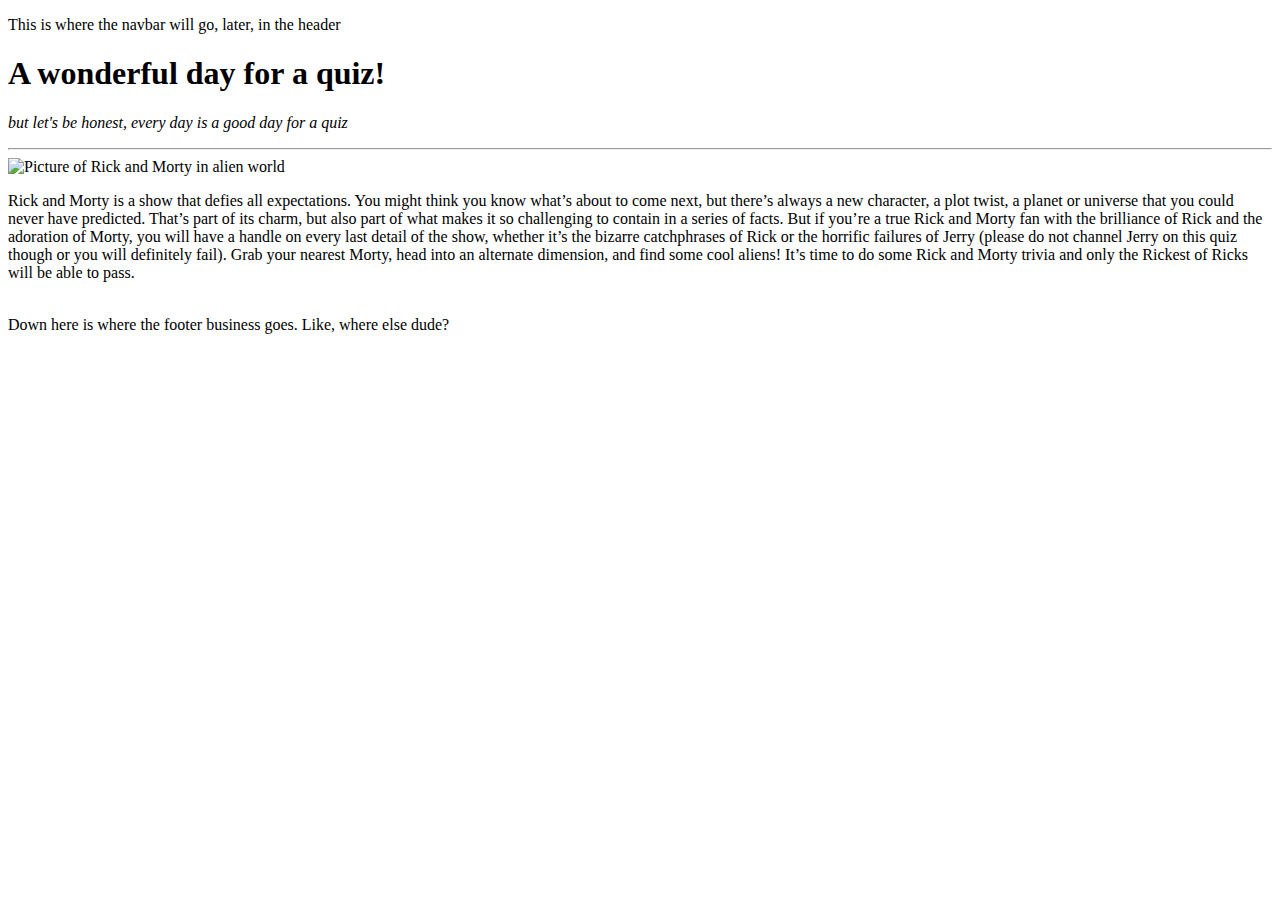
==== index.html @ fd51b6ca "Add favicon file" ====
<!DOCTYPE html>
<html>
    <head>
        <title>Rick&MortyQuiz</title>
        <meta charset="utf-8">
        <meta name="description" content="Prove your are a fan of Rick & Morty">
        <meta name="title" content="Rick&MortyQuiz">
        <meta name="image" content="https://www.magiquiz.com/wp-content/uploads/2018/08/Rick-and-Morty-Trivia_LEAD-1024x535.jpg.webp">
        <meta name="viewport" content="width=device-width, initial-scale=1">
        <meta property="og:title" content="Rick & Morty Quiz">
        <meta property="og:image" content="https://www.magiquiz.com/wp-content/uploads/2018/08/Rick-and-Morty-Trivia_LEAD-1024x535.jpg.webp">
        <link rel="stylesheet" href="">
        <link rel="icon" href="rick_favicon.ico">
    </head>
    <body>
        <header>
            <p>This is where the navbar will go, later, in the header</p>
        </header>
        <main>
            <h1>A wonderful day for a quiz!</h1>
            <p><em>but let's be honest, every day is a good day for a quiz</em></p>
          <hr>
            <section>
                <img src="https://www.magiquiz.com/wp-content/uploads/2018/08/Rick-and-Morty-Trivia_LEAD-1024x535.jpg.webp"
                    alt="Picture of Rick and Morty in alien world">
                    <article>
                        <p>Rick and Morty is a show that defies all expectations. You might think you know what’s about to come next, but there’s
                    always a new character, a plot twist, a planet or universe that you could never have predicted.
                    
                    That’s part of its charm, but also part of what makes it so challenging to contain in a series of facts. But if you’re a
                    true Rick and Morty fan with the brilliance of Rick and the adoration of Morty, you will have a handle on every last
                    detail of the show, whether it’s the bizarre catchphrases of Rick or the horrific failures of Jerry (please do not
                    channel Jerry on this quiz though or you will definitely fail).
                    
                    Grab your nearest Morty, head into an alternate dimension, and find some cool aliens! It’s time to do some Rick and
                    Morty trivia and only the Rickest of Ricks will be able to pass.</p>
                    </article>
            </section>


        </main>
        <br>
        <footer>Down here is where the footer business goes. Like, where else dude?</footer>
       
        <!--[if lt IE 7]>
            <p class="browsehappy">You are using an <strong>outdated</strong> browser. Please <a href="#">upgrade your browser</a> to improve your experience.</p>
        <![endif]-->
        
        <script src="" async defer></script>
    </body>
</html>
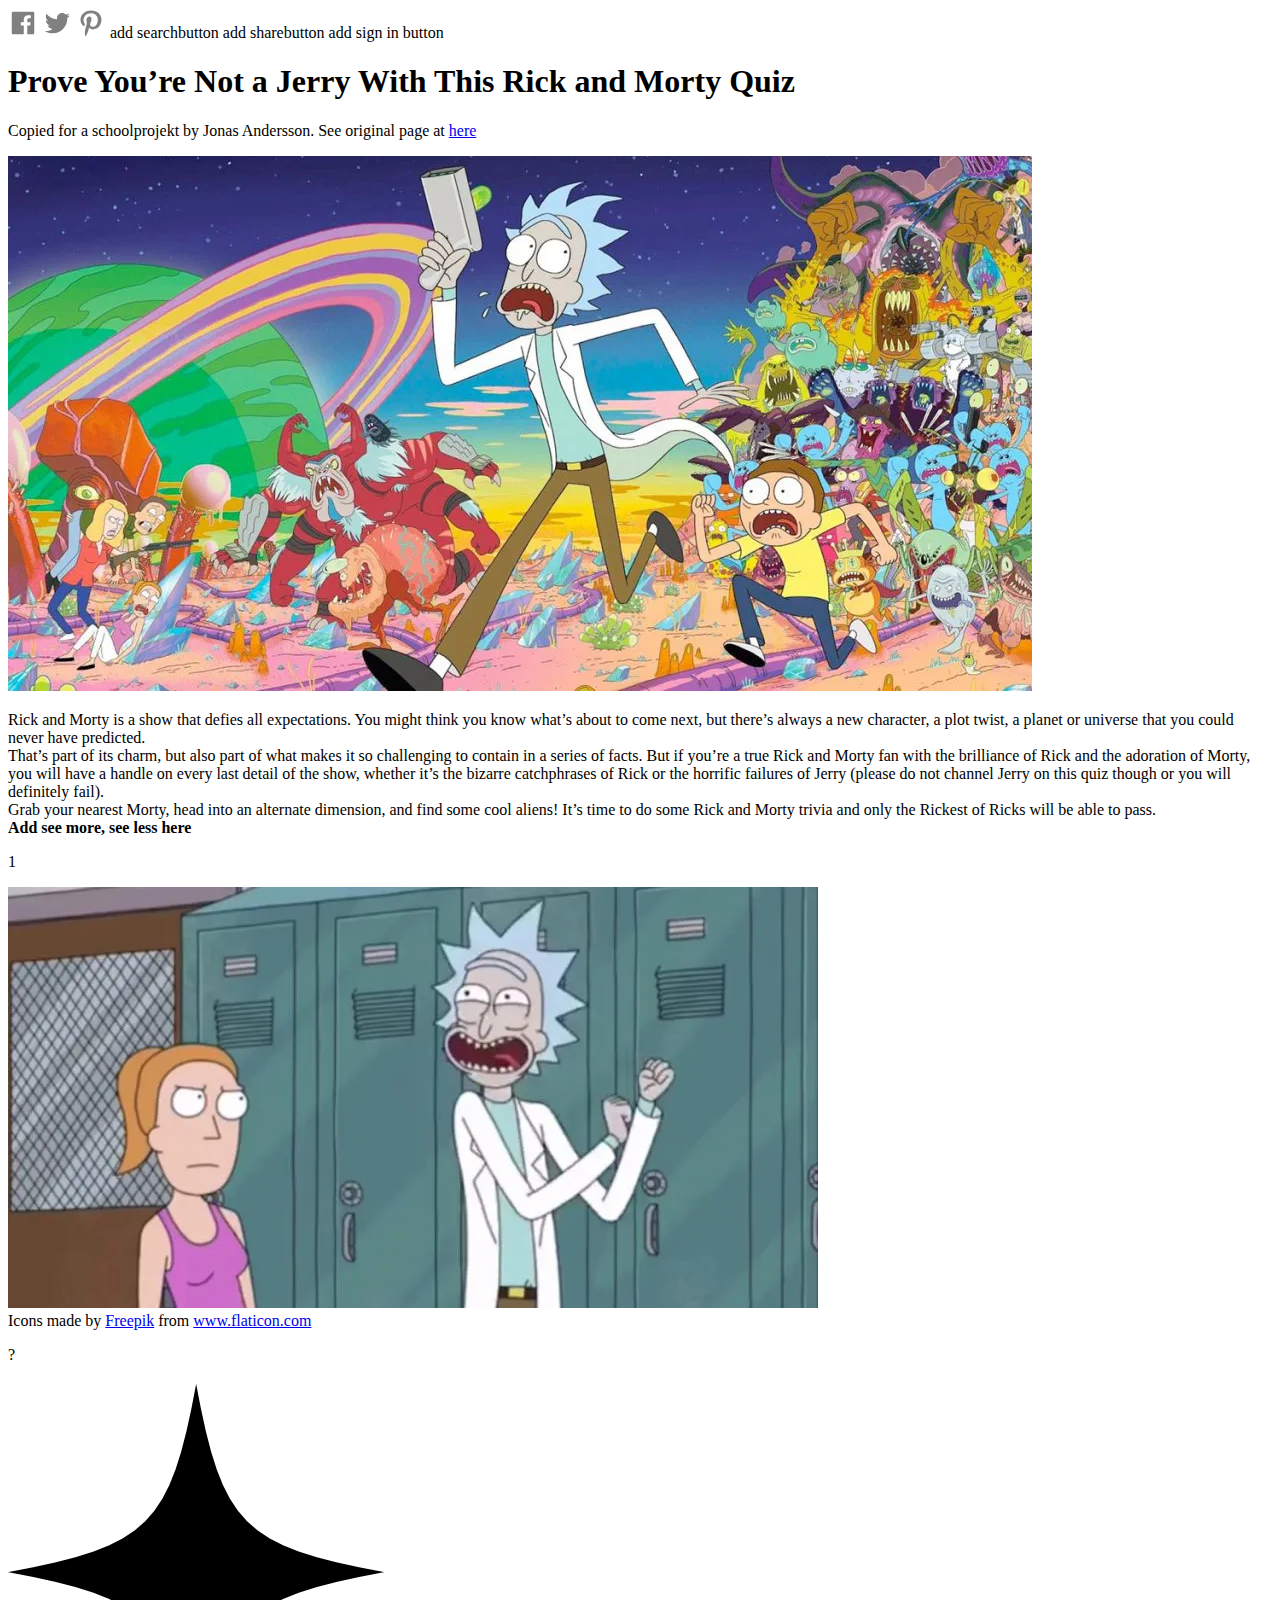
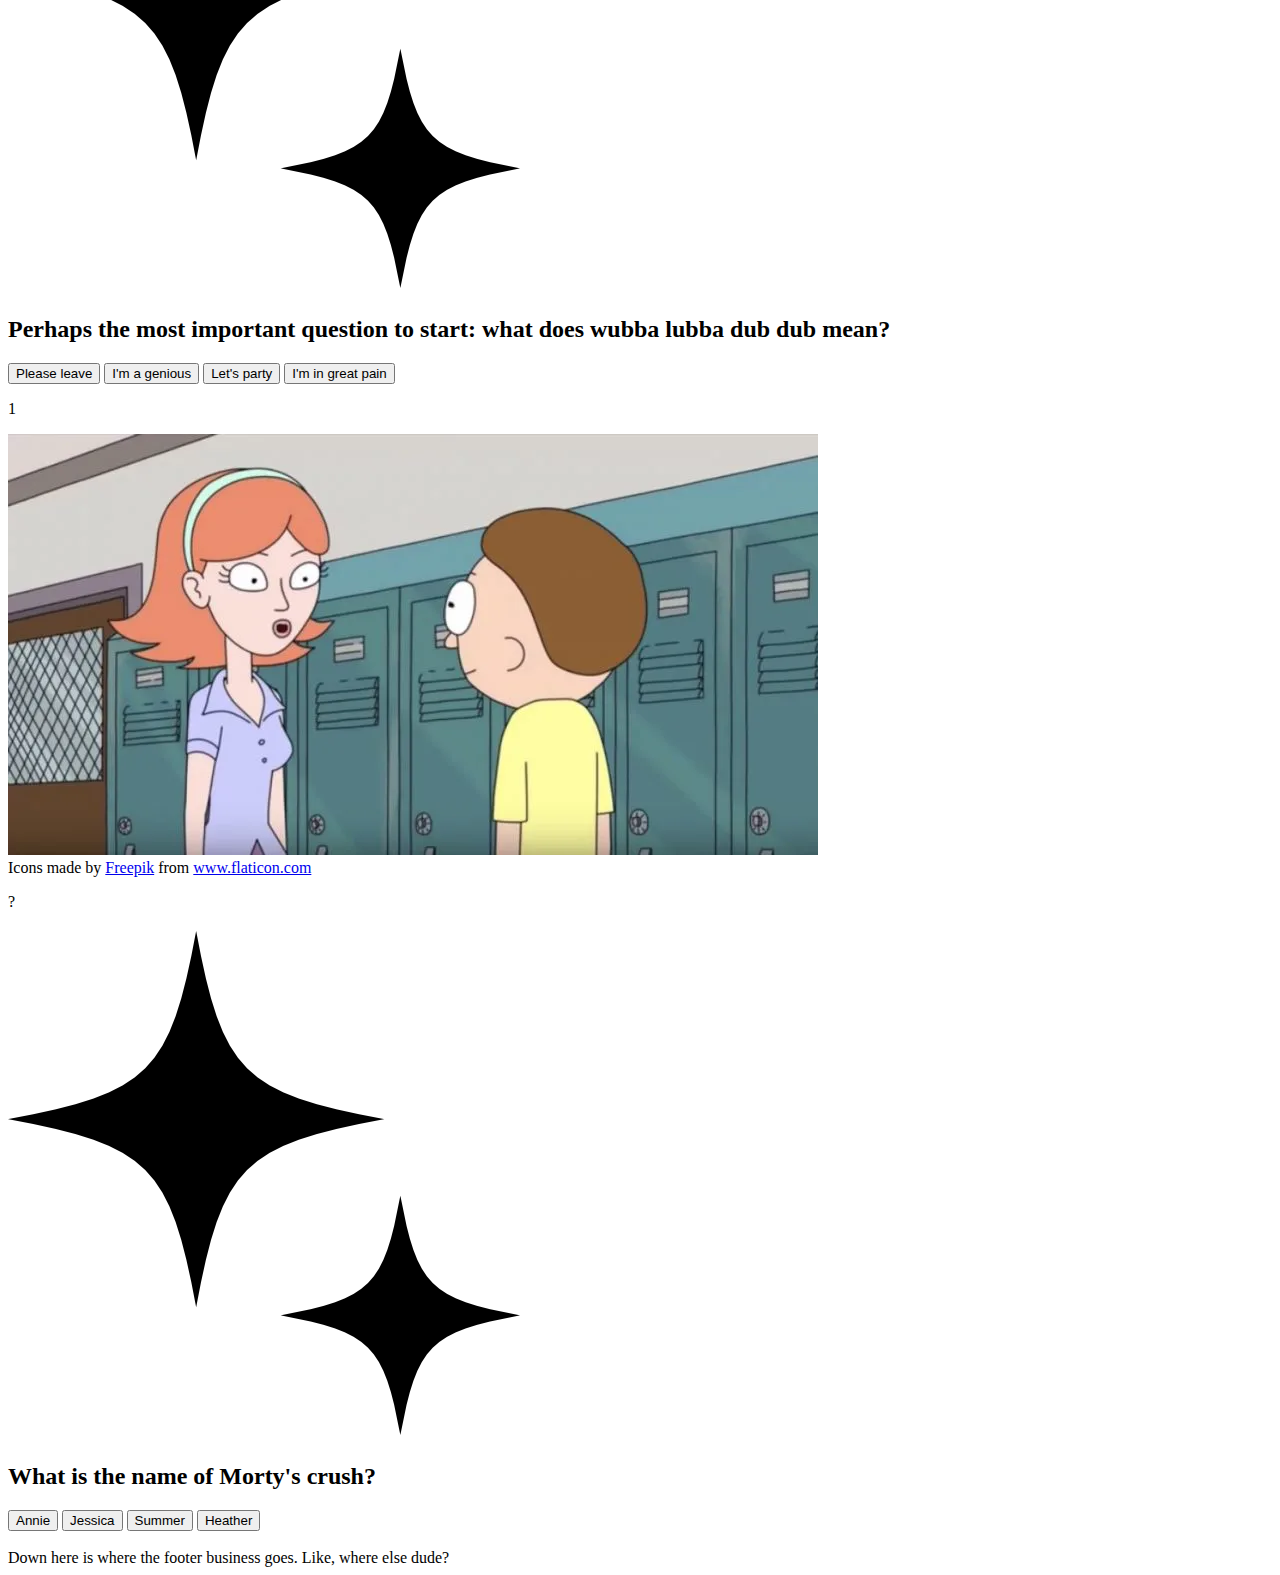
==== commit 2939318b: "Add logo with links in header Add notes on things missing in header Add pictures for questions Add b" ====
--- a/index.html
+++ b/index.html
@@ -1,51 +1,116 @@
 <!DOCTYPE html>
 <html>
-    <head>
-        <title>Rick&MortyQuiz</title>
-        <meta charset="utf-8">
-        <meta name="description" content="Prove your are a fan of Rick & Morty">
-        <meta name="title" content="Rick&MortyQuiz">
-        <meta name="image" content="https://www.magiquiz.com/wp-content/uploads/2018/08/Rick-and-Morty-Trivia_LEAD-1024x535.jpg.webp">
-        <meta name="viewport" content="width=device-width, initial-scale=1">
-        <meta property="og:title" content="Rick & Morty Quiz">
-        <meta property="og:image" content="https://www.magiquiz.com/wp-content/uploads/2018/08/Rick-and-Morty-Trivia_LEAD-1024x535.jpg.webp">
-        <link rel="stylesheet" href="">
-        <link rel="icon" href="rick_favicon.ico">
-    </head>
-    <body>
-        <header>
-            <p>This is where the navbar will go, later, in the header</p>
-        </header>
-        <main>
-            <h1>A wonderful day for a quiz!</h1>
-            <p><em>but let's be honest, every day is a good day for a quiz</em></p>
-          <hr>
-            <section>
-                <img src="https://www.magiquiz.com/wp-content/uploads/2018/08/Rick-and-Morty-Trivia_LEAD-1024x535.jpg.webp"
-                    alt="Picture of Rick and Morty in alien world">
-                    <article>
-                        <p>Rick and Morty is a show that defies all expectations. You might think you know what’s about to come next, but there’s
-                    always a new character, a plot twist, a planet or universe that you could never have predicted.
-                    
-                    That’s part of its charm, but also part of what makes it so challenging to contain in a series of facts. But if you’re a
-                    true Rick and Morty fan with the brilliance of Rick and the adoration of Morty, you will have a handle on every last
-                    detail of the show, whether it’s the bizarre catchphrases of Rick or the horrific failures of Jerry (please do not
-                    channel Jerry on this quiz though or you will definitely fail).
-                    
-                    Grab your nearest Morty, head into an alternate dimension, and find some cool aliens! It’s time to do some Rick and
-                    Morty trivia and only the Rickest of Ricks will be able to pass.</p>
-                    </article>
-            </section>
+  <head>
+    <title>Rick&MortyQuiz</title>
+    <meta charset="utf-8" />
+    <meta name="description" content="Prove your are a fan of Rick & Morty" />
+    <meta name="title" content="Rick&MortyQuiz" />
+    <meta name="image" content="https://www.magiquiz.com/wp-content/uploads/2018/08/Rick-and-Morty-Trivia_LEAD-1024x535.jpg.webp"/>
+    <meta name="viewport" content="width=device-width, initial-scale=1" />
+    <meta property="og:title" content="Rick & Morty Quiz" />
+    <meta property="og:image" content="https://www.magiquiz.com/wp-content/uploads/2018/08/Rick-and-Morty-Trivia_LEAD-1024x535.jpg.webp"/>
+    <link rel="stylesheet" href="styles.css" />
+    <link rel="icon" href="rick_favicon.ico" />
+  </head>
+  <body>
+    <header>
+      <a href="https://www.facebook.com/" target="_blank" rel="noopener noreferrer"><img src="quizImages/facebook.svg" alt="facebooklogo"/></a>
+      <a href="https://www.twitter.com/" target="_blank" rel="noopener noreferrer"><img src="quizImages/twitter.svg" alt="facebooklogo"/></a>
+      <a href="https://www.pinterest.se/" target="_blank" rel="noopener noreferrer"><img src="quizImages/pinterest.svg" alt="facebooklogo"/></a>
+      
+      add searchbutton add sharebutton add sign in button
+    </header>
+    <main>
+      <h1>Prove You’re Not a Jerry With This Rick and Morty Quiz</h1>
+    <p>
+        Copied for a schoolprojekt by Jonas Andersson. See original page at
+        <a href="https://www.magiquiz.com/quiz/rick-morty-trivia/">here</a>
+    </p>
+    <div class="background-top"></div>
+      <section class="intro">
+        <img
+          src="quizImages/Rick-and-Morty-Trivia_LEAD-1024x535.jpg.webp   "
+          alt="Picture of Rick and Morty in alien world"
+        />
+        <article>
+          <p>
+            Rick and Morty is a show that defies all expectations. You might
+            think you know what’s about to come next, but there’s always a new
+            character, a plot twist, a planet or universe that you could never
+            have predicted.
+            <br />
+            That’s part of its charm, but also part of what makes it so
+            challenging to contain in a series of facts. But if you’re a true
+            Rick and Morty fan with the brilliance of Rick and the adoration of
+            Morty, you will have a handle on every last detail of the show,
+            whether it’s the bizarre catchphrases of Rick or the horrific
+            failures of Jerry (please do not channel Jerry on this quiz though
+            or you will definitely fail).
+            <br />
+            Grab your nearest Morty, head into an alternate dimension, and find
+            some cool aliens! It’s time to do some Rick and Morty trivia and
+            only the Rickest of Ricks will be able to pass.
+            <br />
+            <strong>Add see more, see less here</strong>
+          </p>
+        </article>
+      </section>
+      <section class="question2">
+        <div class="number2">
+          <p>1</p>
+        </div>
+        <img
+          src="quizImages/12-Rick-Morty-Wubba-Lubba-Dub-Dub-Trap-Remix-YouTube-810x421.jpg.webp"
+          alt="Rick making a weird face"
+        />
+        <div class="questionmark">
+          <div>
+            Icons made by
+            <a href="https://www.freepik.com" title="Freepik">Freepik</a> from
+            <a href="https://www.flaticon.com/" title="Flaticon"
+              >www.flaticon.com</a
+            >
+          </div>
+          <p>?</p>
+          <img src="quizImages/christmas-stars.png" alt="" />
+        </div>
+        <h2>Perhaps the most important question to start: what does wubba lubba dub dub mean?</h2>
+        <div class="alternatives">
+            <input class="alt01" type="button" value="Please leave">
+            <input class="alt01" type="button" value="I'm a genious">
+            <input class="alt01" type="button" value="Let's party">
+            <input class="alt01" type="button" value="I'm in great pain">
+        </div>
+      </section>
+    <section class="question1">
+        <div class="number1">
+            <p>1</p>
+        </div>
+        <img src="quizImages/12-The-Best-Moments-of-Morty-and-Jessica-Rick-and-Morty-YouTube-810x421.jpg.webp"
+            alt="Rick making a weird face" />
+        <div class="questionmark">
+            <div>
+                Icons made by
+                <a href="https://www.freepik.com" title="Freepik">Freepik</a> from
+                <a href="https://www.flaticon.com/" title="Flaticon">www.flaticon.com</a>
+            </div>
+            <p>?</p>
+            <img src="quizImages/christmas-stars.png" alt="" />
+        </div>
+        <h2>What is the name of Morty's crush?</h2>
+        <div class="alternatives">
+            <input class="alt01" type="button" value="Annie">
+            <input class="alt01" type="button" value="Jessica">
+            <input class="alt01" type="button" value="Summer">
+            <input class="alt01" type="button" value="Heather">
+        </div>
+    </section>
+    </main>
+    <br />
+    <footer>
+      Down here is where the footer business goes. Like, where else dude?
+    </footer>
 
-
-        </main>
-        <br>
-        <footer>Down here is where the footer business goes. Like, where else dude?</footer>
-       
-        <!--[if lt IE 7]>
-            <p class="browsehappy">You are using an <strong>outdated</strong> browser. Please <a href="#">upgrade your browser</a> to improve your experience.</p>
-        <![endif]-->
-        
-        <script src="" async defer></script>
-    </body>
-</html>+    <script src="" async defer></script>
+  </body>
+</html>
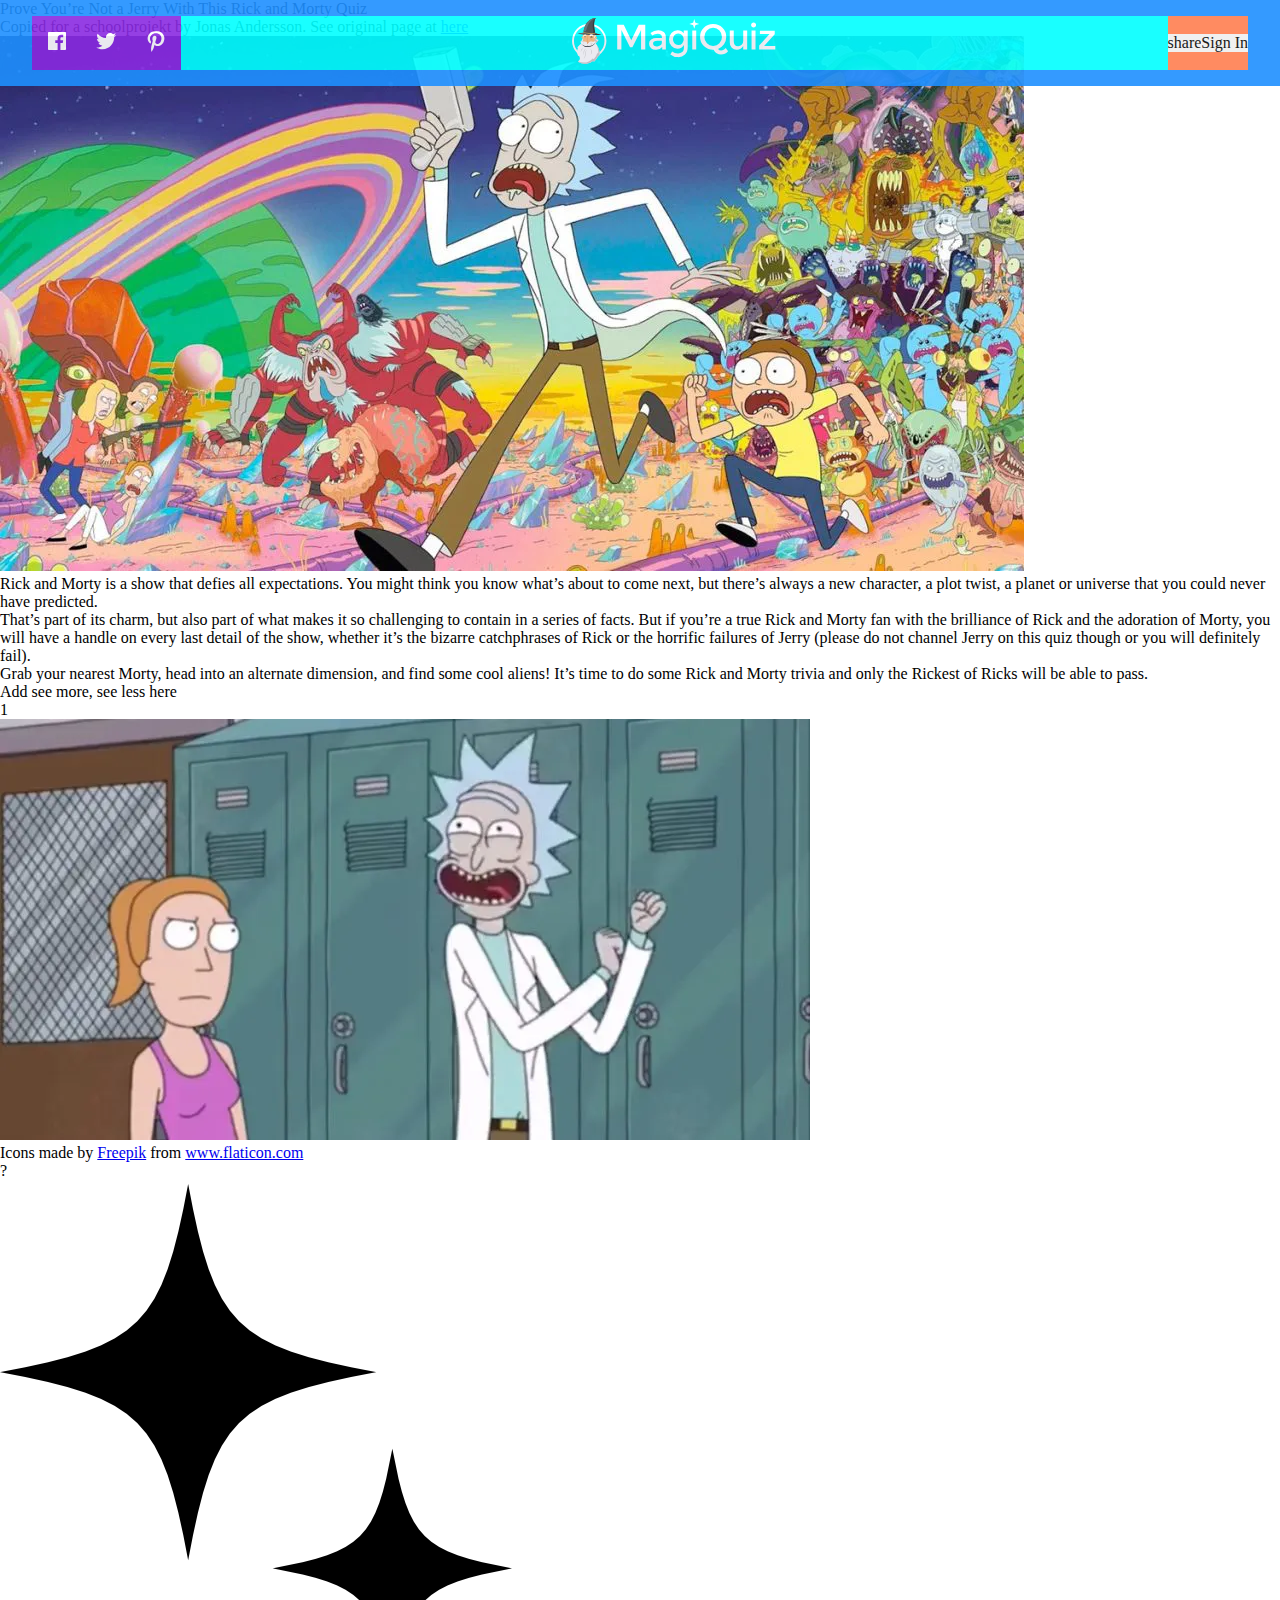
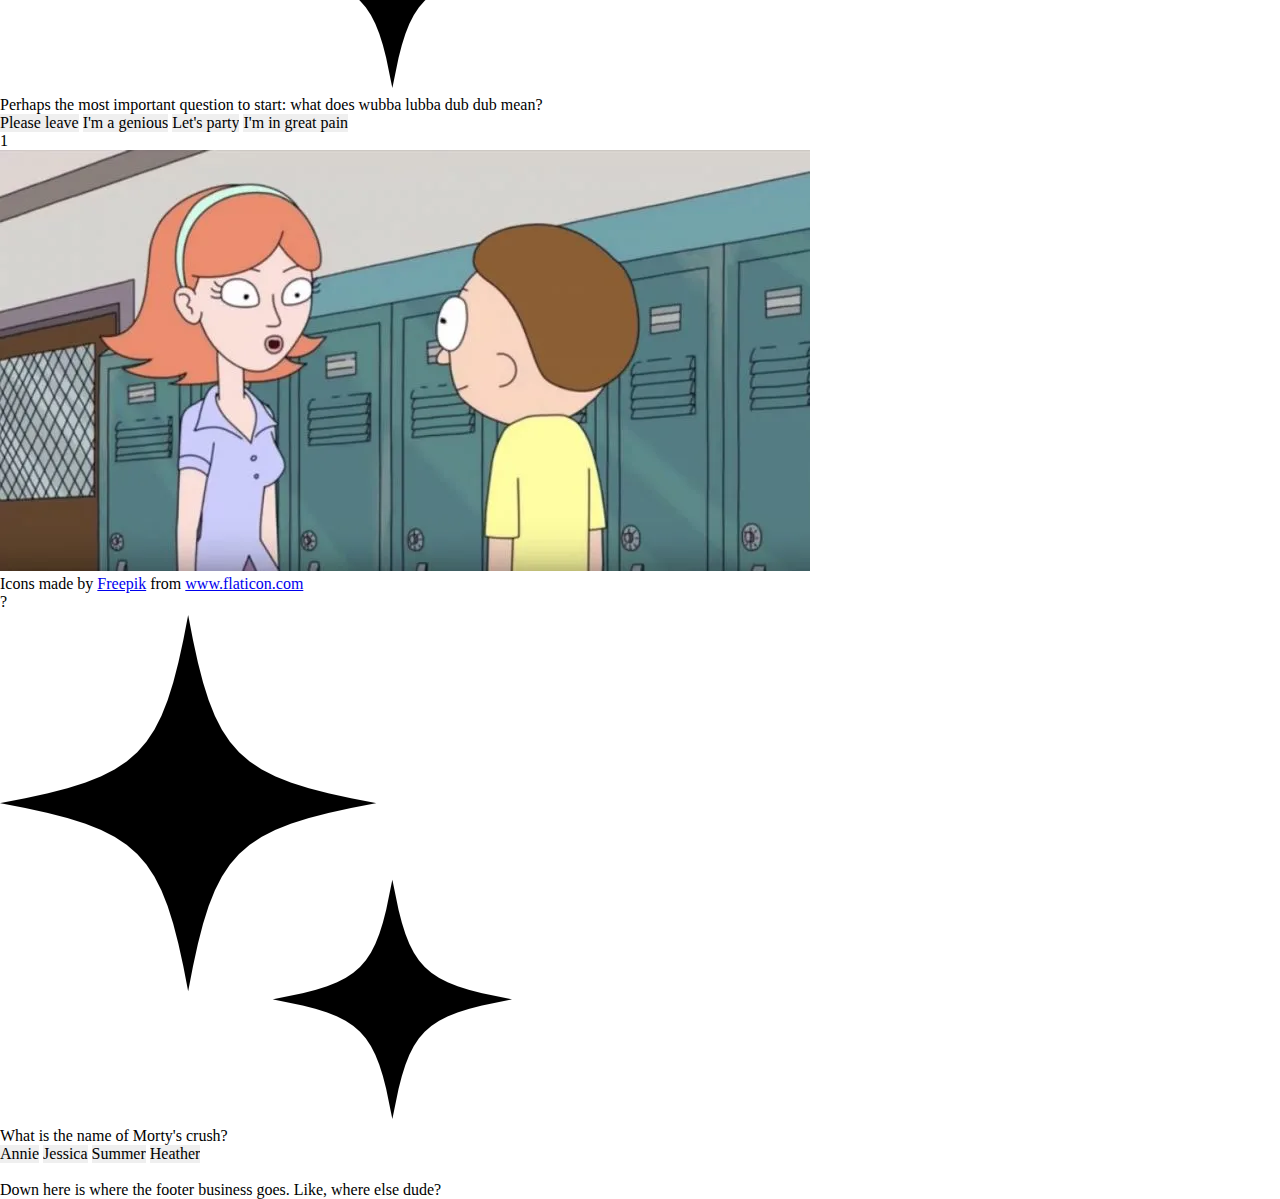
==== commit f474c78f: "Work on header layout Add background Add flex Change color social media logos Social media logos lay" ====
--- a/index.html
+++ b/index.html
@@ -13,12 +13,20 @@
     <link rel="icon" href="rick_favicon.ico" />
   </head>
   <body>
-    <header>
-      <a href="https://www.facebook.com/" target="_blank" rel="noopener noreferrer"><img src="quizImages/facebook.svg" alt="facebooklogo"/></a>
-      <a href="https://www.twitter.com/" target="_blank" rel="noopener noreferrer"><img src="quizImages/twitter.svg" alt="facebooklogo"/></a>
-      <a href="https://www.pinterest.se/" target="_blank" rel="noopener noreferrer"><img src="quizImages/pinterest.svg" alt="facebooklogo"/></a>
-      
-      add searchbutton add sharebutton add sign in button
+    <header class="headerBckg">
+      <div class="sm-links">
+        <a href="https://www.facebook.com/" target="_blank" rel="noopener noreferrer"><img class="sm-logos" src="quizImages/facebook.svg" alt="facebooklogo"/></a>
+        <a href="https://www.twitter.com/" target="_blank" rel="noopener noreferrer"><img class="sm-logos" src="quizImages/twitter.svg" alt="facebooklogo"/></a>
+        <a href="https://www.pinterest.se/" target="_blank" rel="noopener noreferrer"><img class="sm-logos" src="quizImages/pinterest.svg" alt="facebooklogo"/></a>
+      </div>
+      <div class="mq-logo">
+        <a href="https://www.magiquiz.com/quiz/rick-morty-trivia/" target="_blank" rel="noopener noreferrer"><img src="quizImages/MagiQuiz-logo.svg" alt="facebooklogo"/></a>
+      </div>
+      <div class="headerbtns">
+        <input class="searchbtn" type="button"><div class="handle"></div><div class="glass"></div>
+        <input class="sharebtn" type="button"  value="share">
+        <input class="signInbtn" type="button"  value="Sign In">
+      </div>
     </header>
     <main>
       <h1>Prove You’re Not a Jerry With This Rick and Morty Quiz</h1>
--- a/styles.css
+++ b/styles.css
@@ -0,0 +1,50 @@
+/* reset default CSS */
+* {
+  vertical-align: baseline;
+  font-weight: inherit;
+  font-family: inherit;
+  font-style: inherit;
+  font-size: 100%;
+  border: 0 none;
+  outline: 0;
+  padding: 0;
+  margin: 0;
+  box-sizing: border-box;
+}
+
+/* header styles */
+
+.headerBckg {
+  display: flex;
+  background-color: dodgerblue;
+  opacity: 0.9;
+  position: fixed;
+  width: 100%;
+  padding: 1rem 2rem 1rem 2rem;
+}
+
+.mq-logo {
+  display: flex;
+  justify-content: center;
+  align-items: center;
+  flex-grow: 2;
+  background-color: aqua;
+}
+
+.sm-links {
+  display: flex;
+  justify-content: center;
+  align-items: center;
+  background-color: blueviolet;
+}
+.sm-links .sm-logos {
+  margin: 0.8rem;
+  height: 1.5rem;
+}
+
+.headerbtns {
+  display: flex;
+  justify-content: center;
+  align-items: center;
+  background-color: coral;
+}
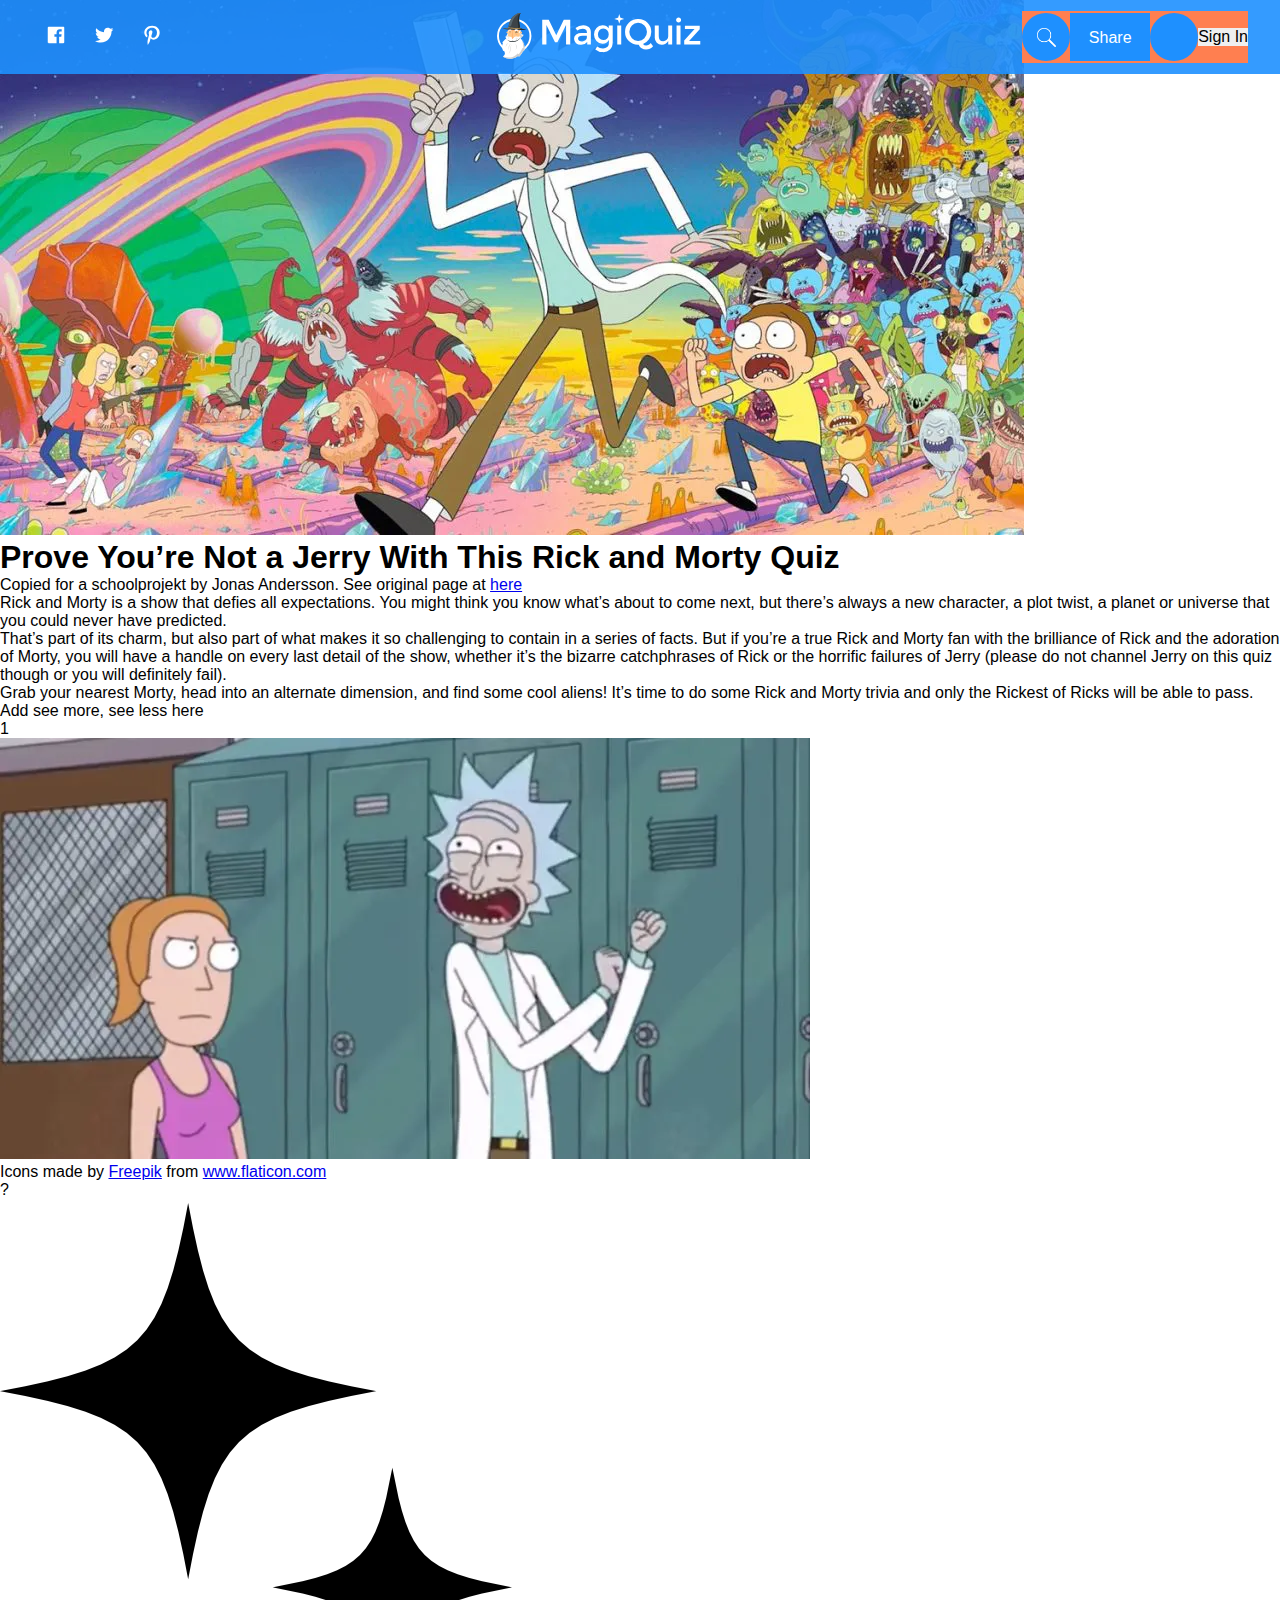
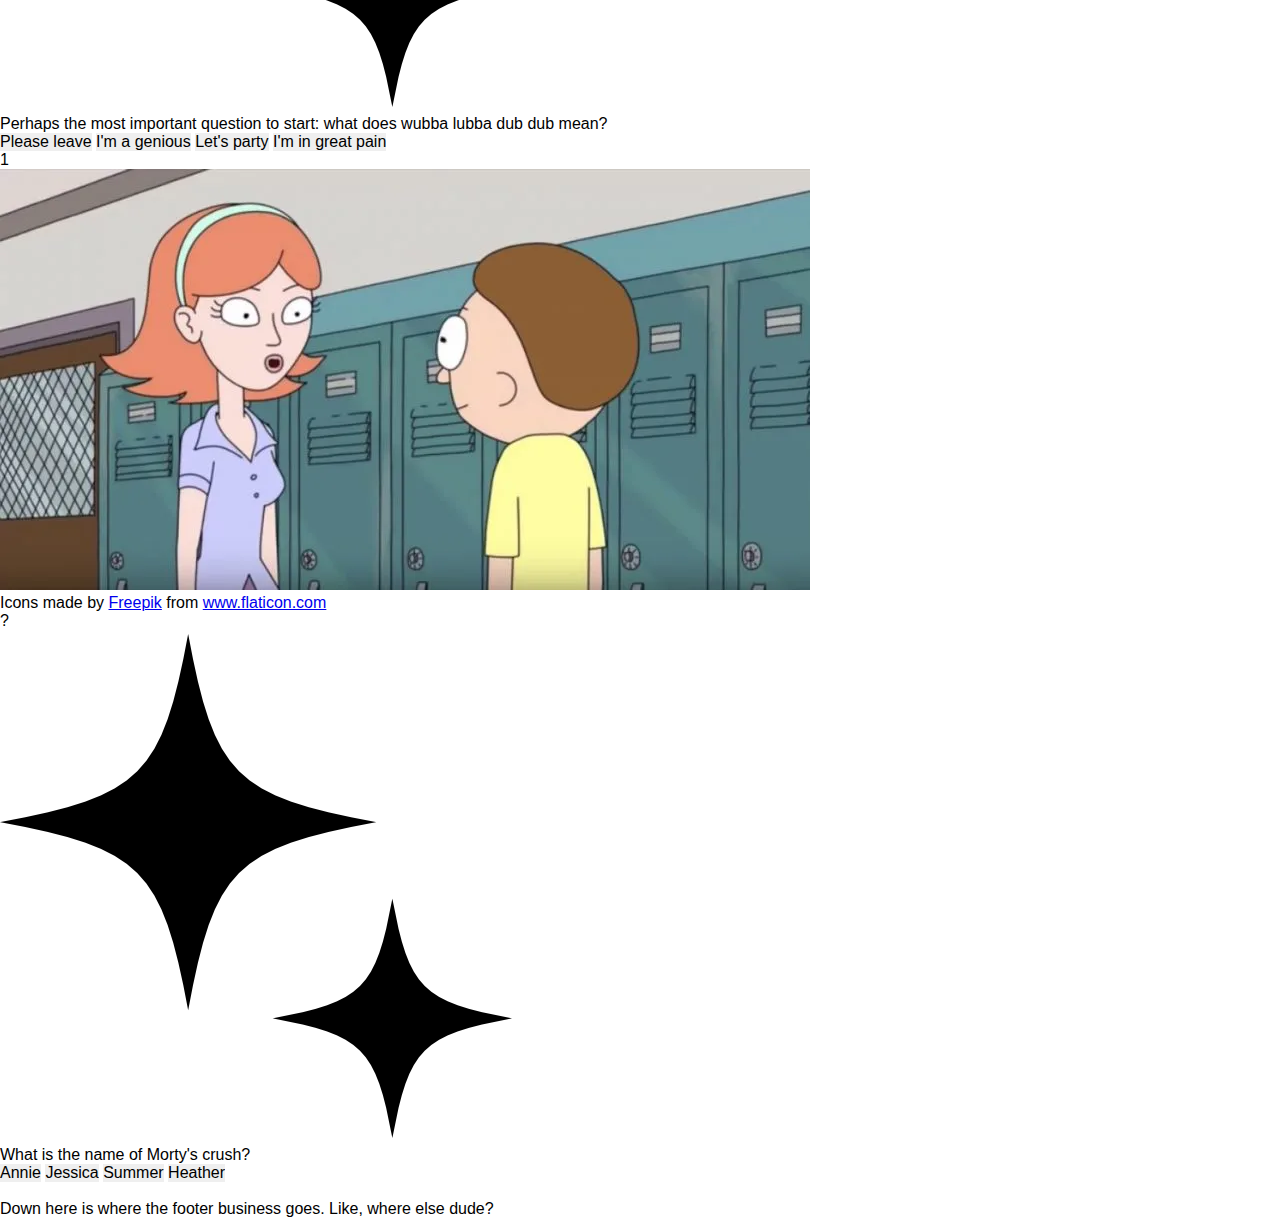
==== commit 87e46562: "Work on header. Opacity RGBA. Add magnifying glass img." ====
--- a/index.html
+++ b/index.html
@@ -13,33 +13,43 @@
     <link rel="icon" href="rick_favicon.ico" />
   </head>
   <body>
-    <header class="headerBckg">
+    <header>
+    <div class="headerMainContainer">
       <div class="sm-links">
         <a href="https://www.facebook.com/" target="_blank" rel="noopener noreferrer"><img class="sm-logos" src="quizImages/facebook.svg" alt="facebooklogo"/></a>
         <a href="https://www.twitter.com/" target="_blank" rel="noopener noreferrer"><img class="sm-logos" src="quizImages/twitter.svg" alt="facebooklogo"/></a>
-        <a href="https://www.pinterest.se/" target="_blank" rel="noopener noreferrer"><img class="sm-logos" src="quizImages/pinterest.svg" alt="facebooklogo"/></a>
+        <a href="https://www.pinterest.se/" target="_blank" rel="noopener noreferrer"><img class="sm-logos"     src="quizImages/pinterest.svg" alt="facebooklogo"/></a>
       </div>
       <div class="mq-logo">
         <a href="https://www.magiquiz.com/quiz/rick-morty-trivia/" target="_blank" rel="noopener noreferrer"><img src="quizImages/MagiQuiz-logo.svg" alt="facebooklogo"/></a>
       </div>
       <div class="headerbtns">
-        <input class="searchbtn" type="button"><div class="handle"></div><div class="glass"></div>
-        <input class="sharebtn" type="button"  value="share">
-        <input class="signInbtn" type="button"  value="Sign In">
+        <div class="searchContainer">
+            <input class="searchbtn" type="button">
+            <img class="magGlass" src="quizImages/output-onlinepngtools.png" alt="magnifying glass">
+        </div>
+        <div class="shareContainer">
+            <input class="sharebtn" type="button"  value="Share">
+            <div class="circle"></div>
+            <div></div>
+        </div>
+        <input class="signInbtn" type="button" value="Sign In">
       </div>
+    </div>
     </header>
     <main>
-      <h1>Prove You’re Not a Jerry With This Rick and Morty Quiz</h1>
-    <p>
-        Copied for a schoolprojekt by Jonas Andersson. See original page at
-        <a href="https://www.magiquiz.com/quiz/rick-morty-trivia/">here</a>
-    </p>
+     
     <div class="background-top"></div>
       <section class="intro">
         <img
           src="quizImages/Rick-and-Morty-Trivia_LEAD-1024x535.jpg.webp   "
           alt="Picture of Rick and Morty in alien world"
         />
+        <h1>Prove You’re Not a Jerry With This Rick and Morty Quiz</h1>
+        <p>
+            Copied for a schoolprojekt by Jonas Andersson. See original page at
+            <a href="https://www.magiquiz.com/quiz/rick-morty-trivia/">here</a>
+        </p>
         <article>
           <p>
             Rick and Morty is a show that defies all expectations. You might
--- a/styles.css
+++ b/styles.css
@@ -2,7 +2,7 @@
 * {
   vertical-align: baseline;
   font-weight: inherit;
-  font-family: inherit;
+  font-family: sans-serif;
   font-style: inherit;
   font-size: 100%;
   border: 0 none;
@@ -11,40 +11,87 @@
   margin: 0;
   box-sizing: border-box;
 }
+h1 {
+  font-size: 2rem;
+  font-weight: 700;
+  color: black;
+}
 
-/* header styles */
+/* ========= header general ========== */
 
-.headerBckg {
+.headerMainContainer {
   display: flex;
-  background-color: dodgerblue;
-  opacity: 0.9;
+  background-color: rgba(30, 144, 255, 0.9);
   position: fixed;
   width: 100%;
-  padding: 1rem 2rem 1rem 2rem;
+  padding: 0.7rem 2rem 0.7rem 2rem;
 }
 
+/* ========= header MagiQuiz logo ========== */
 .mq-logo {
   display: flex;
   justify-content: center;
   align-items: center;
   flex-grow: 2;
-  background-color: aqua;
+  opacity: 1;
 }
-
+/* ========= header Social media logos/links ========== */
 .sm-links {
   display: flex;
   justify-content: center;
   align-items: center;
-  background-color: blueviolet;
+  opacity: 1;
 }
 .sm-links .sm-logos {
   margin: 0.8rem;
-  height: 1.5rem;
+  height: 1.4rem;
 }
-
+/* ========= header buttons general ========== */
 .headerbtns {
   display: flex;
   justify-content: center;
   align-items: center;
   background-color: coral;
 }
+.searchContainer {
+  display: flex;
+  justify-content: center;
+  align-items: center;
+  position: relative;
+}
+.searchbtn {
+  background-color: dodgerblue;
+  border: none;
+  color: white;
+  padding: 1rem;
+  text-align: center;
+  text-decoration: none;
+  border-radius: 50%;
+  height: 3rem;
+  width: 3rem;
+}
+.magGlass {
+  height: 1.2rem;
+  position: absolute;
+}
+.sharebtn {
+  background-color: dodgerblue;
+  border: none;
+  color: white;
+  padding: 1rem;
+  text-align: center;
+  text-decoration: none;
+  height: 3rem;
+  width: 5rem;
+}
+
+.shareContainer {
+  display: flex;
+  position: relative;
+}
+.shareContainer .circle {
+  background-color: dodgerblue;
+  height: 3rem;
+  width: 3rem;
+  border-radius: 50%;
+}
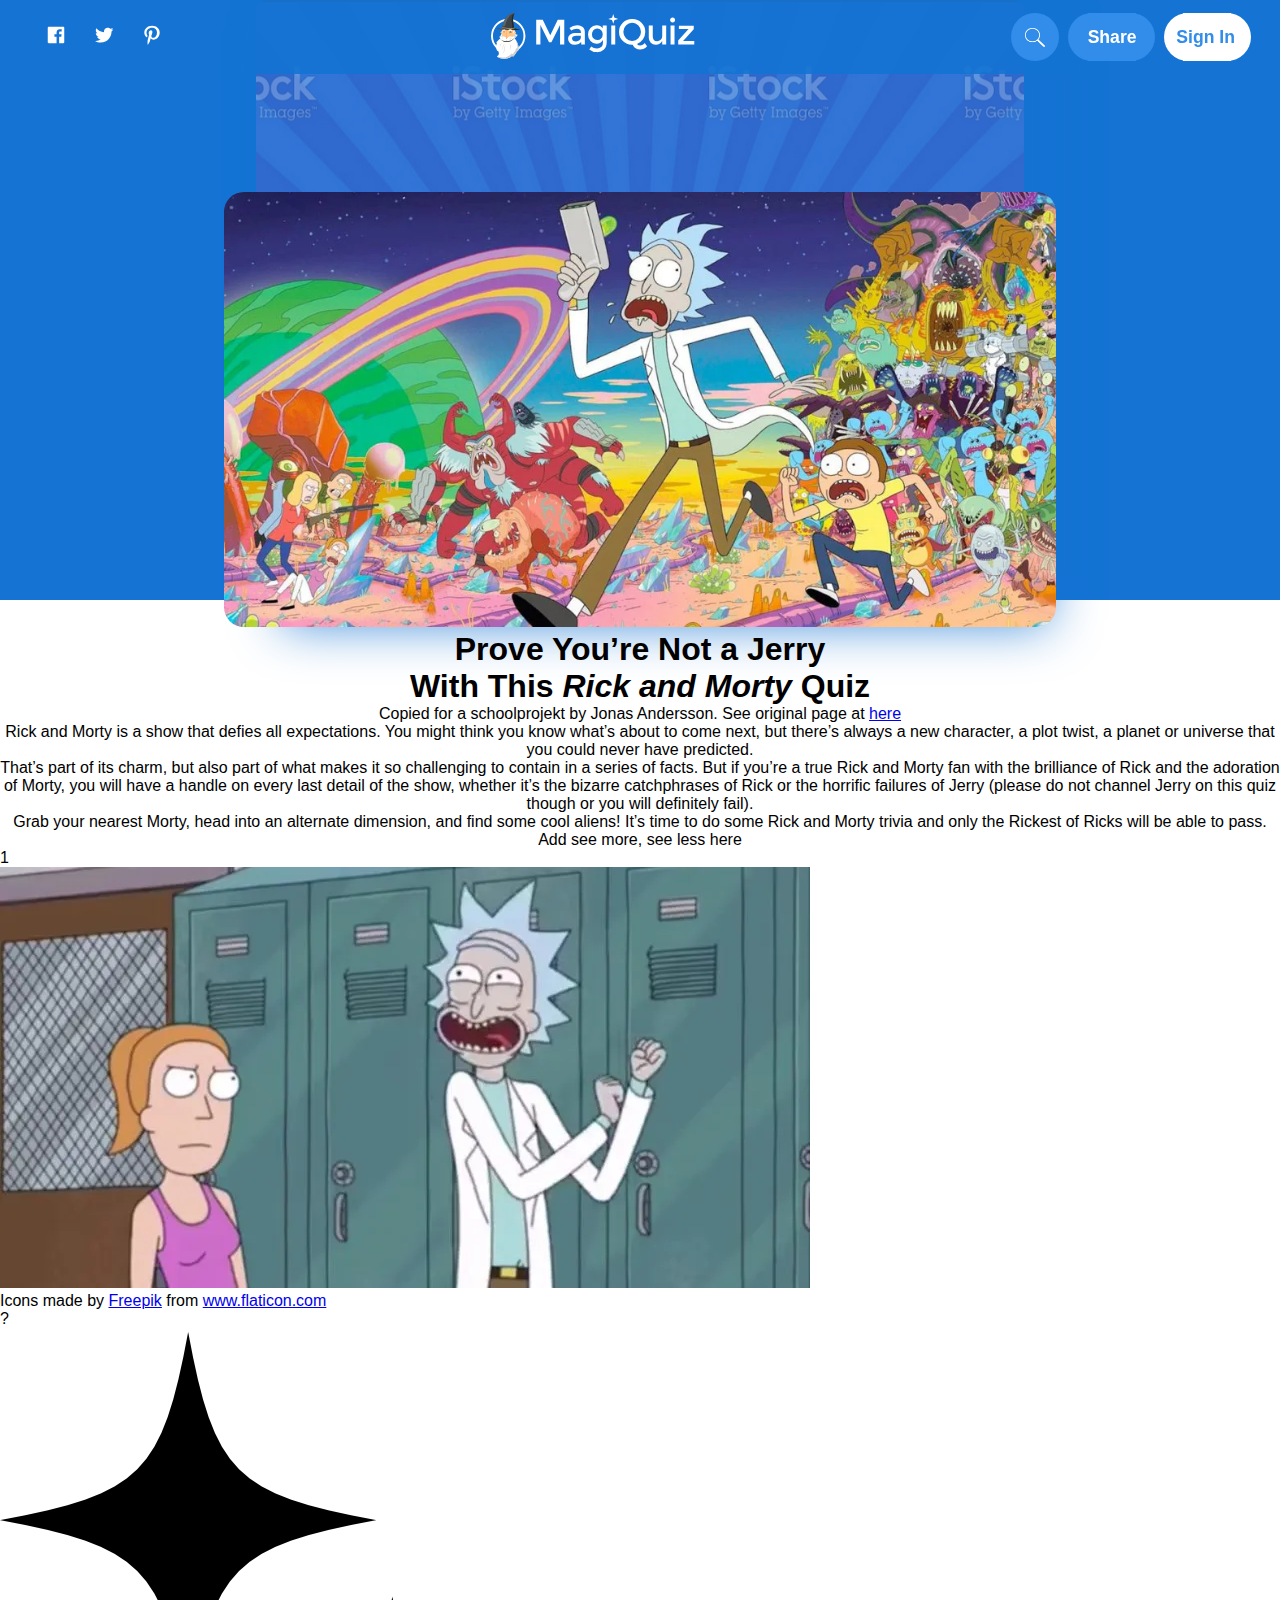
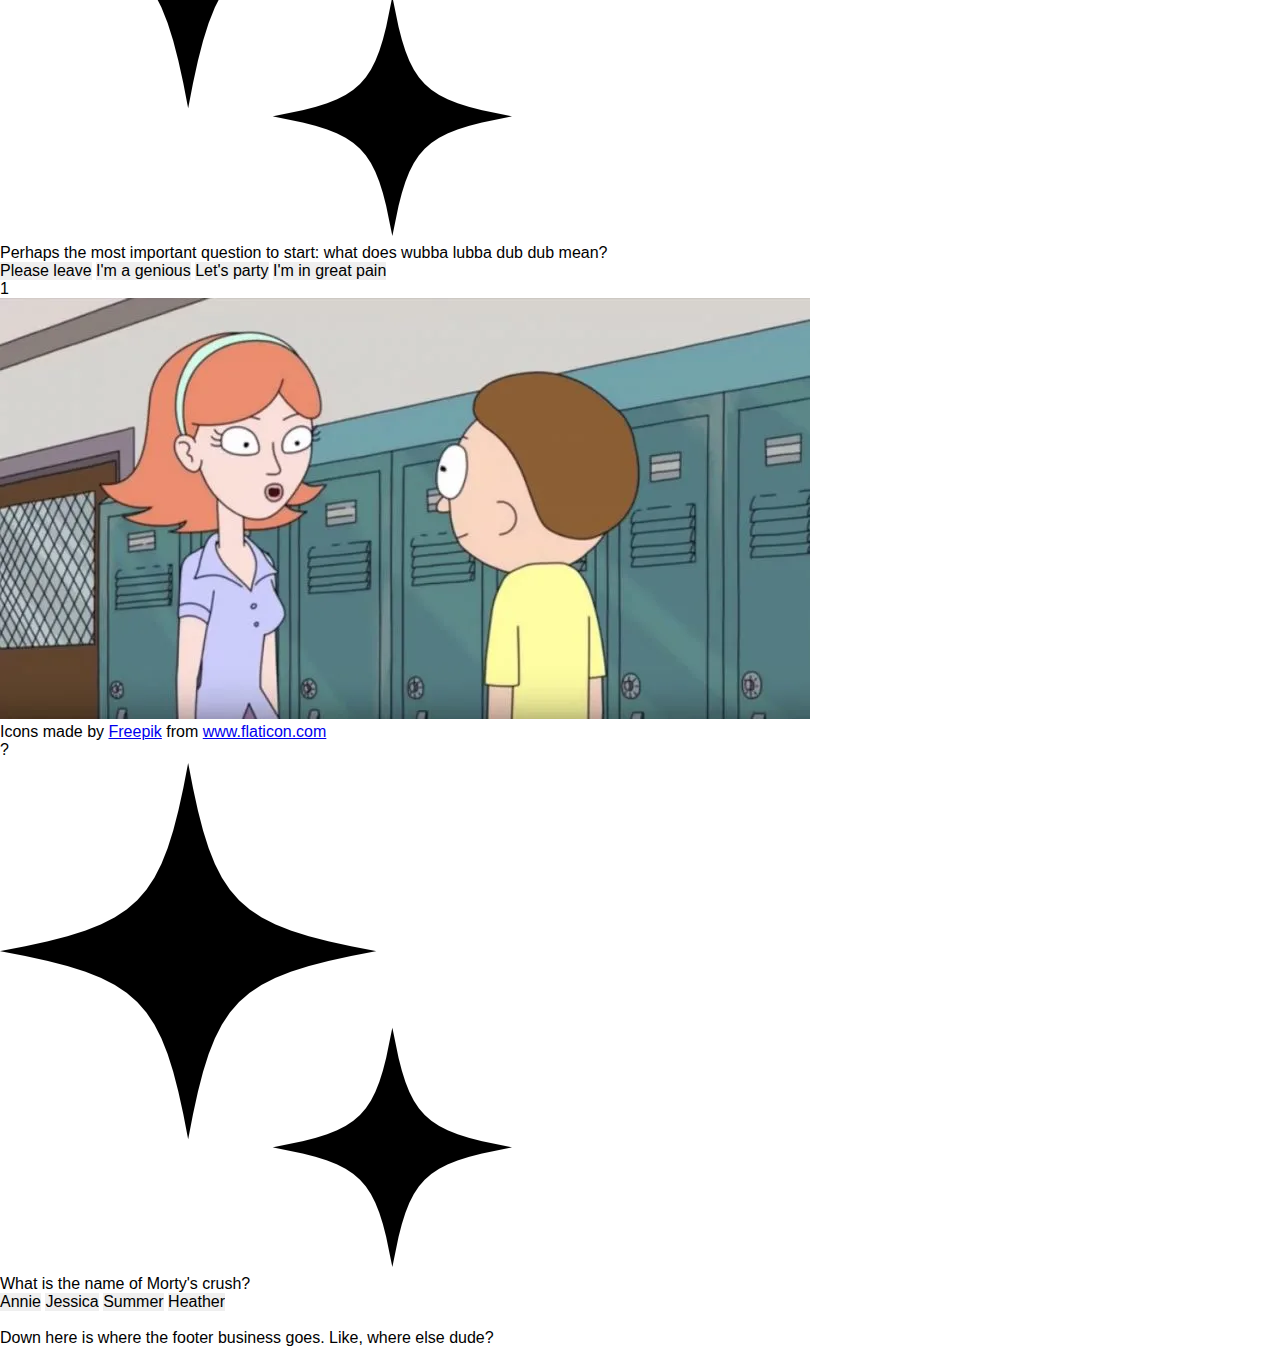
==== commit c23725a9: "Fix header buttons. Add top section background" ====
--- a/index.html
+++ b/index.html
@@ -29,23 +29,31 @@
             <img class="magGlass" src="quizImages/output-onlinepngtools.png" alt="magnifying glass">
         </div>
         <div class="shareContainer">
-            <input class="sharebtn" type="button"  value="Share">
-            <div class="circle"></div>
-            <div></div>
+            <p class="button-text share-text">Share</p>
+            <input class="sharebtn" type="button"  value="">
+            <div class="sharecircle sc1"></div>
+            <div class="sharecircle sc2"></div>
         </div>
-        <input class="signInbtn" type="button" value="Sign In">
+        <div class="siContainer">
+            <p class="button-text si-text">Sign In</p>
+            <input class="signInbtn" type="button" value="">
+            <div class="si-circle sic1"></div>
+            <div class="si-circle sic2"></div>
+        </div>
       </div>
+    
+    </header>
+    <div class="background-top">
+        <img class="jap-sun" src="quizImages/JapSun.png" alt="">
     </div>
-    </header>
     <main>
-     
-    <div class="background-top"></div>
       <section class="intro">
         <img
+          class="introImage"
           src="quizImages/Rick-and-Morty-Trivia_LEAD-1024x535.jpg.webp   "
           alt="Picture of Rick and Morty in alien world"
         />
-        <h1>Prove You’re Not a Jerry With This Rick and Morty Quiz</h1>
+        <h1>Prove You’re Not a Jerry <br> With This <em>Rick and Morty</em> Quiz</h1>
         <p>
             Copied for a schoolprojekt by Jonas Andersson. See original page at
             <a href="https://www.magiquiz.com/quiz/rick-morty-trivia/">here</a>
--- a/styles.css
+++ b/styles.css
@@ -1,16 +1,17 @@
-/* reset default CSS */
+/* ========= deafault css reset ========== */
 * {
   vertical-align: baseline;
   font-weight: inherit;
   font-family: sans-serif;
-  font-style: inherit;
   font-size: 100%;
-  border: 0 none;
+  border: 0;
   outline: 0;
   padding: 0;
   margin: 0;
-  box-sizing: border-box;
+  /* box-sizing: border-box; */
 }
+/* ========= elements general style ========== */
+
 h1 {
   font-size: 2rem;
   font-weight: 700;
@@ -21,7 +22,7 @@
 
 .headerMainContainer {
   display: flex;
-  background-color: rgba(30, 144, 255, 0.9);
+  background-color: rgba(20, 115, 211, 0.9);
   position: fixed;
   width: 100%;
   padding: 0.7rem 2rem 0.7rem 2rem;
@@ -40,7 +41,6 @@
   display: flex;
   justify-content: center;
   align-items: center;
-  opacity: 1;
 }
 .sm-links .sm-logos {
   margin: 0.8rem;
@@ -49,18 +49,30 @@
 /* ========= header buttons general ========== */
 .headerbtns {
   display: flex;
-  justify-content: center;
+  flex-grow: 0.3;
+  justify-content: end;
   align-items: center;
-  background-color: coral;
+  width: fit-content;
+  margin-right: 5%;
 }
+.button-text {
+  position: absolute;
+  font-weight: bolder;
+  font-size: 1.1rem;
+
+  z-index: 3;
+}
+
+/* ========= header search button ========== */
 .searchContainer {
   display: flex;
   justify-content: center;
   align-items: center;
   position: relative;
+  margin-right: 12%;
 }
 .searchbtn {
-  background-color: dodgerblue;
+  background-color: rgb(49, 141, 233);
   border: none;
   color: white;
   padding: 1rem;
@@ -74,24 +86,99 @@
   height: 1.2rem;
   position: absolute;
 }
+/* ========= header share button ========== */
+.shareContainer {
+  display: flex;
+  position: relative;
+  align-items: center;
+  margin-right: 20%;
+}
+.shareContainer .sharecircle {
+  background-color: rgb(49, 141, 233);
+  height: 3rem;
+  width: 3rem;
+  border-radius: 50%;
+  position: absolute;
+}
+.sc1 {
+  left: 40%;
+}
+.sc2 {
+  right: 40%;
+}
+.share-text {
+  color: white;
+}
+
 .sharebtn {
-  background-color: dodgerblue;
+  background-color: rgb(49, 141, 233);
   border: none;
-  color: white;
-  padding: 1rem;
   text-align: center;
   text-decoration: none;
   height: 3rem;
-  width: 5rem;
+  width: 3rem;
+  z-index: 2;
 }
-
-.shareContainer {
+/* ========= header sign-in button ========== */
+.siContainer {
   display: flex;
   position: relative;
+  align-items: center;
+  margin-right: 7%;
 }
-.shareContainer .circle {
-  background-color: dodgerblue;
+.siContainer .si-circle {
+  background-color: white;
   height: 3rem;
   width: 3rem;
   border-radius: 50%;
+  position: absolute;
 }
+.sic1 {
+  left: 40%;
+}
+.sic2 {
+  right: 40%;
+}
+
+.si-text {
+  color: rgb(49, 141, 233);
+  position: absolute;
+  width: 4rem;
+  left: -7px;
+}
+.signInbtn {
+  background-color: white;
+  border: none;
+  color: dodgerblue;
+  height: 3rem;
+  width: 3rem;
+  z-index: 2;
+}
+/* ========= intro section ========== */
+.intro {
+  text-align: center;
+}
+.background-top {
+  display: flex;
+  justify-content: center;
+  position: absolute;
+  width: 100%;
+  height: 600px;
+  background-color: rgb(20, 115, 211);
+  z-index: -1;
+}
+.jap-sun {
+  width: 60%;
+  opacity: 0.8;
+  text-align: center;
+  border-radius: 10px;
+  box-shadow: 25px 25px 50px 0 rgb(20, 115, 211),
+    -25px -25px 50px 0 rgb(20, 115, 211) inset;
+}
+
+.introImage {
+  margin-top: 15%;
+  width: 65%;
+  border-radius: 20px;
+  text-align: center;
+}
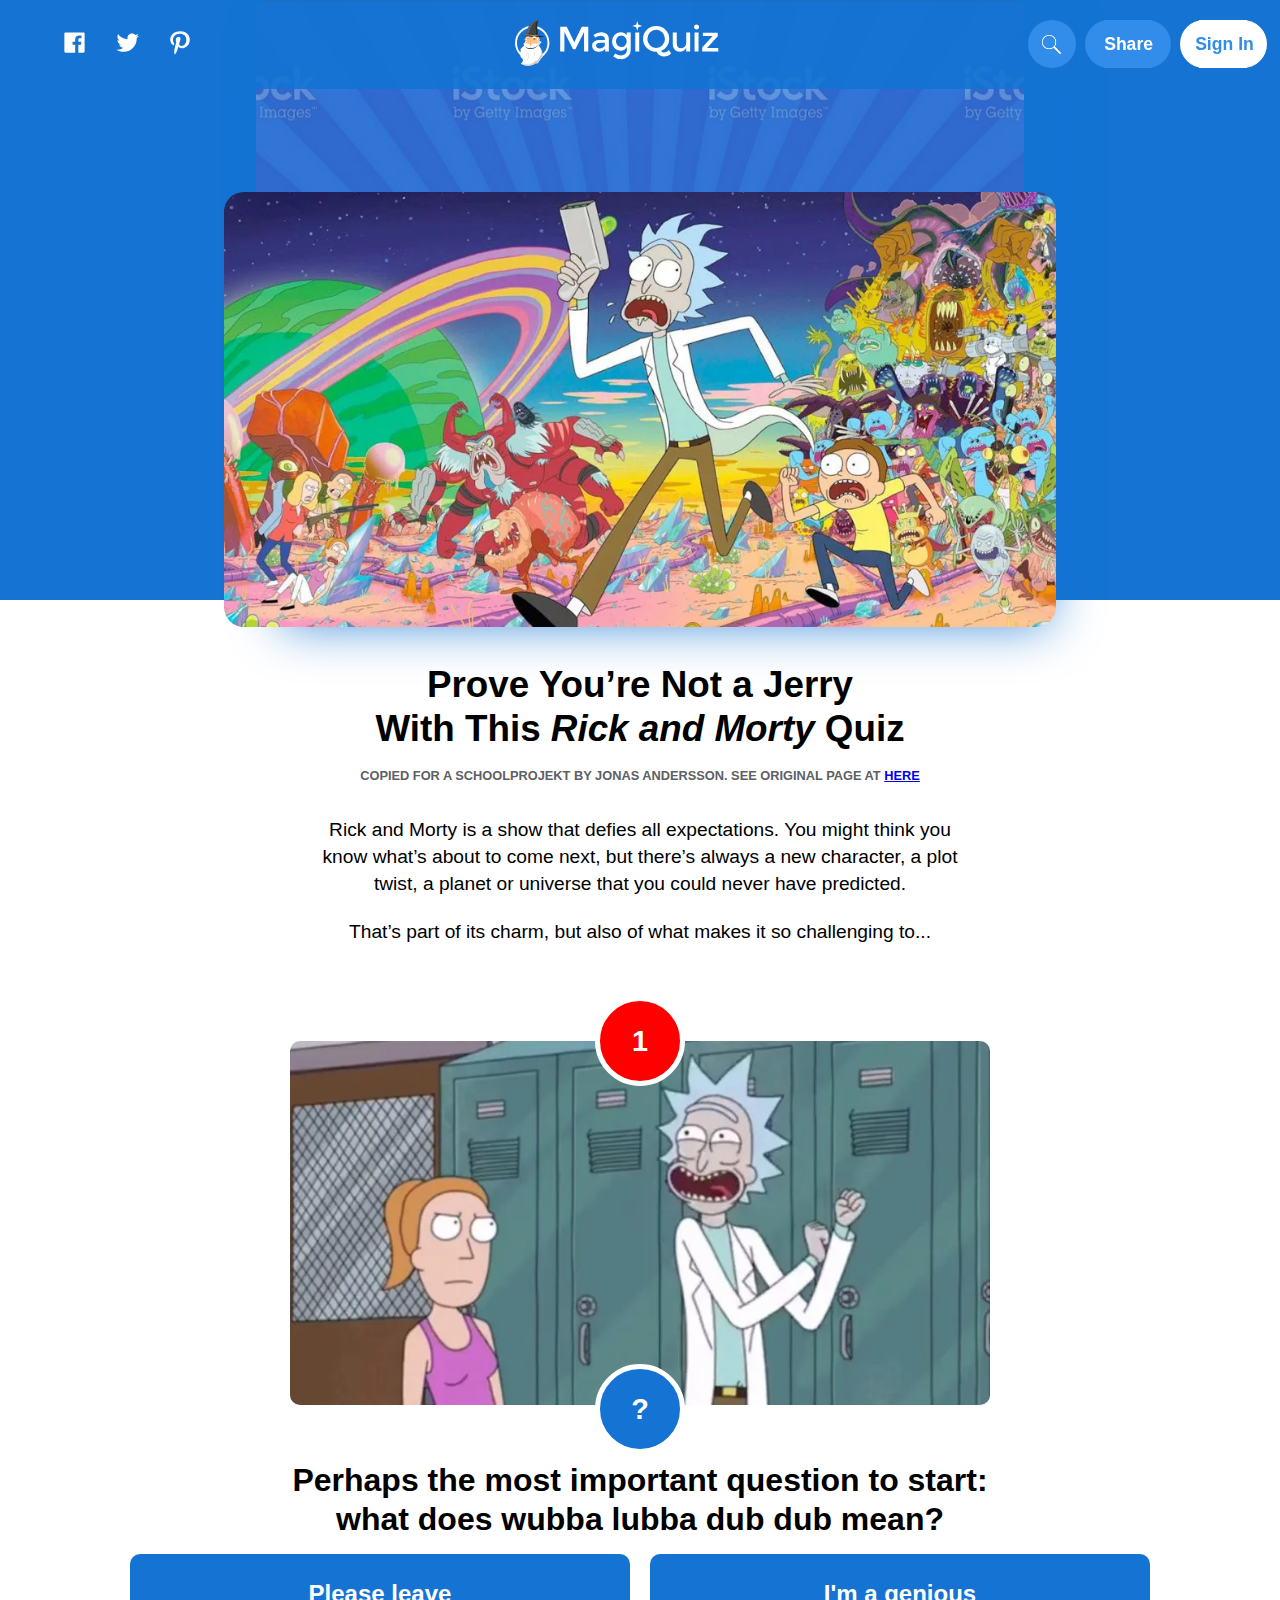
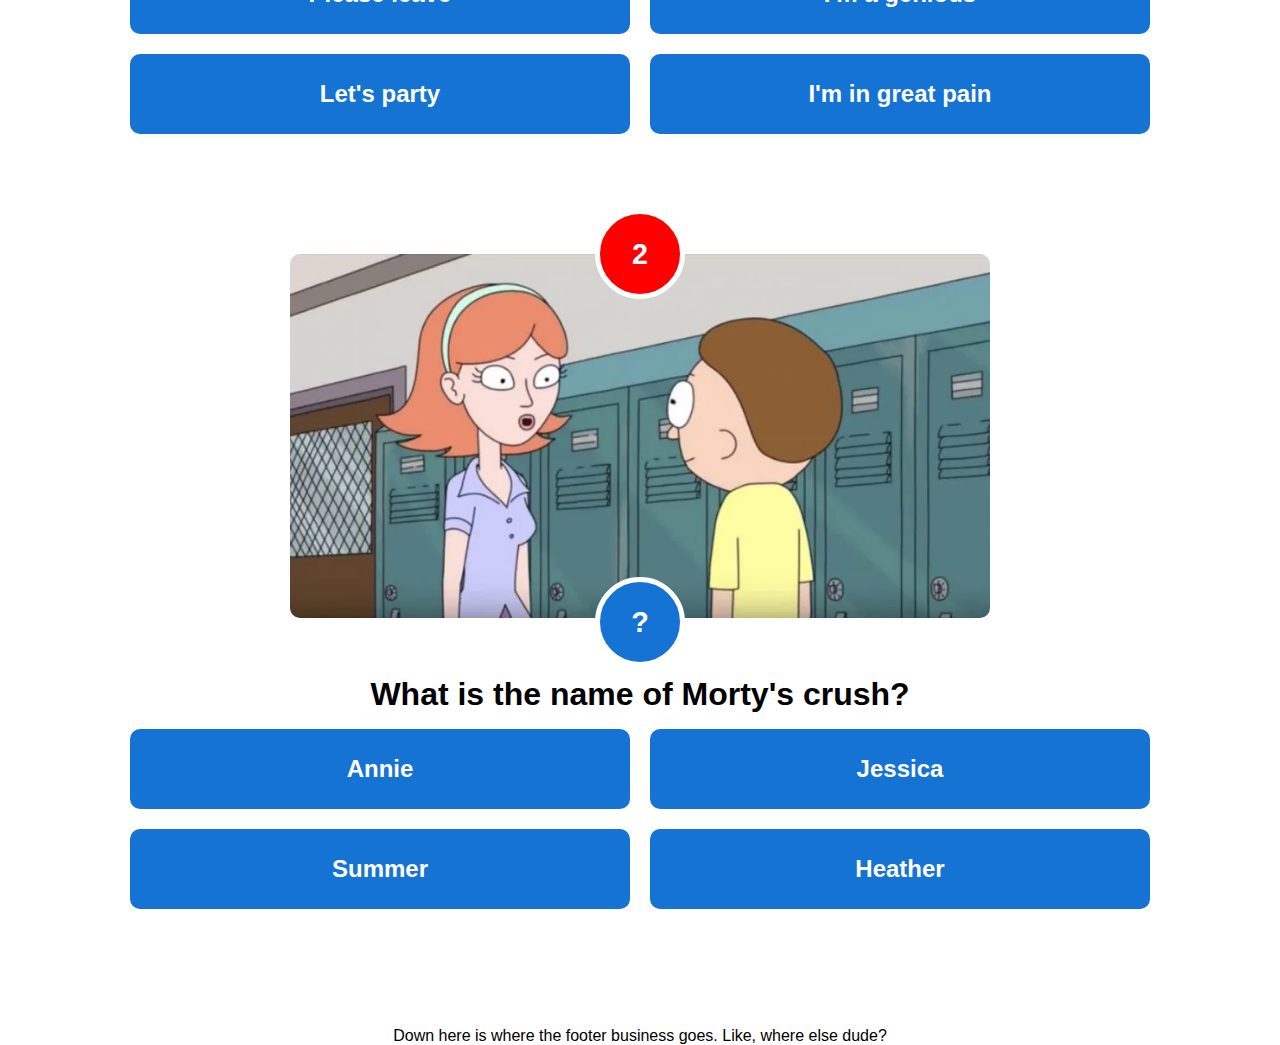
==== commit 233e935b: "Fix intro and questions section" ====
--- a/index.html
+++ b/index.html
@@ -54,81 +54,64 @@
           alt="Picture of Rick and Morty in alien world"
         />
         <h1>Prove You’re Not a Jerry <br> With This <em>Rick and Morty</em> Quiz</h1>
-        <p>
+        <p class="byline">
             Copied for a schoolprojekt by Jonas Andersson. See original page at
             <a href="https://www.magiquiz.com/quiz/rick-morty-trivia/">here</a>
         </p>
-        <article>
+        <article class="intro-text">
           <p>
             Rick and Morty is a show that defies all expectations. You might
             think you know what’s about to come next, but there’s always a new
             character, a plot twist, a planet or universe that you could never
-            have predicted.
-            <br />
-            That’s part of its charm, but also part of what makes it so
-            challenging to contain in a series of facts. But if you’re a true
-            Rick and Morty fan with the brilliance of Rick and the adoration of
-            Morty, you will have a handle on every last detail of the show,
-            whether it’s the bizarre catchphrases of Rick or the horrific
-            failures of Jerry (please do not channel Jerry on this quiz though
-            or you will definitely fail).
-            <br />
-            Grab your nearest Morty, head into an alternate dimension, and find
-            some cool aliens! It’s time to do some Rick and Morty trivia and
-            only the Rickest of Ricks will be able to pass.
-            <br />
-            <strong>Add see more, see less here</strong>
-          </p>
+            have predicted.</p>
+            <p>
+            That’s part of its charm, but also of what makes it so
+            challenging to...</p>
         </article>
       </section>
-      <section class="question2">
-        <div class="number2">
-          <p>1</p>
+      <section class="question1">
+        <div class="numberContainer">
+            <div class="topCircle"></div>
+          <p class="questionNumber">1</p>
         </div>
         <img
+        class="q-image"
           src="quizImages/12-Rick-Morty-Wubba-Lubba-Dub-Dub-Trap-Remix-YouTube-810x421.jpg.webp"
           alt="Rick making a weird face"
         />
-        <div class="questionmark">
-          <div>
-            Icons made by
-            <a href="https://www.freepik.com" title="Freepik">Freepik</a> from
-            <a href="https://www.flaticon.com/" title="Flaticon"
-              >www.flaticon.com</a
-            >
+        <div>
+          <div class="q-markContainer">
+            <div class="bottomCircle"></div>
+                <p class="questionMark">?</p>
           </div>
-          <p>?</p>
-          <img src="quizImages/christmas-stars.png" alt="" />
+          
         </div>
-        <h2>Perhaps the most important question to start: what does wubba lubba dub dub mean?</h2>
+        <h2>Perhaps the most important question to start: <br>what does wubba lubba dub dub mean?</h2>
         <div class="alternatives">
-            <input class="alt01" type="button" value="Please leave">
-            <input class="alt01" type="button" value="I'm a genious">
-            <input class="alt01" type="button" value="Let's party">
-            <input class="alt01" type="button" value="I'm in great pain">
+            <input class="altbtn" type="button" value="Please leave">
+            <input class="altbtn" type="button" value="I'm a genious">
+            <input class="altbtn" type="button" value="Let's party">
+            <input class="altbtn" type="button" value="I'm in great pain">
         </div>
       </section>
-    <section class="question1">
-        <div class="number1">
-            <p>1</p>
+    <section class="question2">
+        <div class="numberContainer">
+            <div class="topCircle"></div>
+            <p class="questionNumber">2</p>
         </div>
-        <img src="quizImages/12-The-Best-Moments-of-Morty-and-Jessica-Rick-and-Morty-YouTube-810x421.jpg.webp"
+        <img class="q-image" 
+            src="quizImages/12-The-Best-Moments-of-Morty-and-Jessica-Rick-and-Morty-YouTube-810x421.jpg.webp"
             alt="Rick making a weird face" />
-        <div class="questionmark">
-            <div>
-                Icons made by
-                <a href="https://www.freepik.com" title="Freepik">Freepik</a> from
-                <a href="https://www.flaticon.com/" title="Flaticon">www.flaticon.com</a>
-            </div>
-            <p>?</p>
-            <img src="quizImages/christmas-stars.png" alt="" />
+        <div class="q-markContainer">
+            <div class="bottomCircle"></div>
+            <p class="questionMark">?</p>
         </div>
         <h2>What is the name of Morty's crush?</h2>
         <div class="alternatives">
-            <input class="alt01" type="button" value="Annie">
-            <input class="alt01" type="button" value="Jessica">
-            <input class="alt01" type="button" value="Summer">
-            <input class="alt01" type="button" value="Heather">
+            <input class="altbtn" type="button" value="Annie">
+            <input class="altbtn" type="button" value="Jessica">
+            <input class="altbtn" type="button" value="Summer">
+            <input class="altbtn" type="button" value="Heather">
         </div>
     </section>
     </main>
--- a/styles.css
+++ b/styles.css
@@ -8,14 +8,28 @@
   outline: 0;
   padding: 0;
   margin: 0;
+  text-align: center;
   /* box-sizing: border-box; */
 }
 /* ========= elements general style ========== */
 
 h1 {
+  font-size: 2.3rem;
+  font-weight: 700;
+  color: black;
+  margin: 2rem 0 1rem;
+  line-height: 120%;
+}
+h2 {
   font-size: 2rem;
   font-weight: 700;
   color: black;
+  margin: 2rem 0 1rem;
+  line-height: 120%;
+}
+p {
+  font-size: 1.2rem;
+  line-height: 140%;
 }
 
 /* ========= header general ========== */
@@ -25,7 +39,8 @@
   background-color: rgba(20, 115, 211, 0.9);
   position: fixed;
   width: 100%;
-  padding: 0.7rem 2rem 0.7rem 2rem;
+  padding: 1rem 5rem 1rem 3rem;
+  z-index: 5;
 }
 
 /* ========= header MagiQuiz logo ========== */
@@ -44,7 +59,7 @@
 }
 .sm-links .sm-logos {
   margin: 0.8rem;
-  height: 1.4rem;
+  height: 1.7rem;
 }
 /* ========= header buttons general ========== */
 .headerbtns {
@@ -156,7 +171,6 @@
 }
 /* ========= intro section ========== */
 .intro {
-  text-align: center;
 }
 .background-top {
   display: flex;
@@ -182,3 +196,82 @@
   border-radius: 20px;
   text-align: center;
 }
+.intro-text p {
+  width: 650px;
+  height: 70px;
+  margin-left: auto;
+  margin-right: auto;
+  margin-top: 2rem;
+  margin-bottom: 2rem;
+}
+
+.byline {
+  text-transform: uppercase;
+  font-size: 0.8rem;
+  font-weight: 600;
+  color: rgb(93, 96, 100);
+  margin-bottom: 1rem;
+}
+/* ========= questions sections ========== */
+
+.numberContainer {
+  display: flex;
+  justify-content: center;
+  align-items: center;
+}
+
+.questionNumber,
+.questionMark {
+  color: white;
+  font-size: 1.8rem;
+  font-weight: 700;
+  z-index: 3;
+}
+.topCircle {
+  background-color: red;
+  border: 5px solid white;
+  height: 5rem;
+  width: 5rem;
+  border-radius: 50%;
+  position: absolute;
+  z-index: 2;
+}
+.q-image {
+  border-radius: 10px;
+  margin-top: -20px;
+  margin-bottom: -20px;
+  width: 700px;
+}
+.q-markContainer {
+  display: flex;
+  justify-content: center;
+  align-items: center;
+}
+.bottomCircle {
+  background-color: rgb(20, 115, 211);
+  border: 5px solid white;
+  height: 5rem;
+  width: 5rem;
+  border-radius: 50%;
+  position: absolute;
+  z-index: 2;
+}
+.alternatives {
+  display: grid;
+  grid-template-columns: 1fr 1fr;
+  grid-gap: 20px;
+  width: 1020px;
+  margin-left: auto;
+  margin-right: auto;
+  margin-bottom: 100px;
+}
+
+.altbtn {
+  background-color: rgb(20, 115, 211);
+  color: white;
+  width: 500px;
+  height: 80px;
+  font-weight: 600;
+  font-size: 1.5rem;
+  border-radius: 10px;
+}
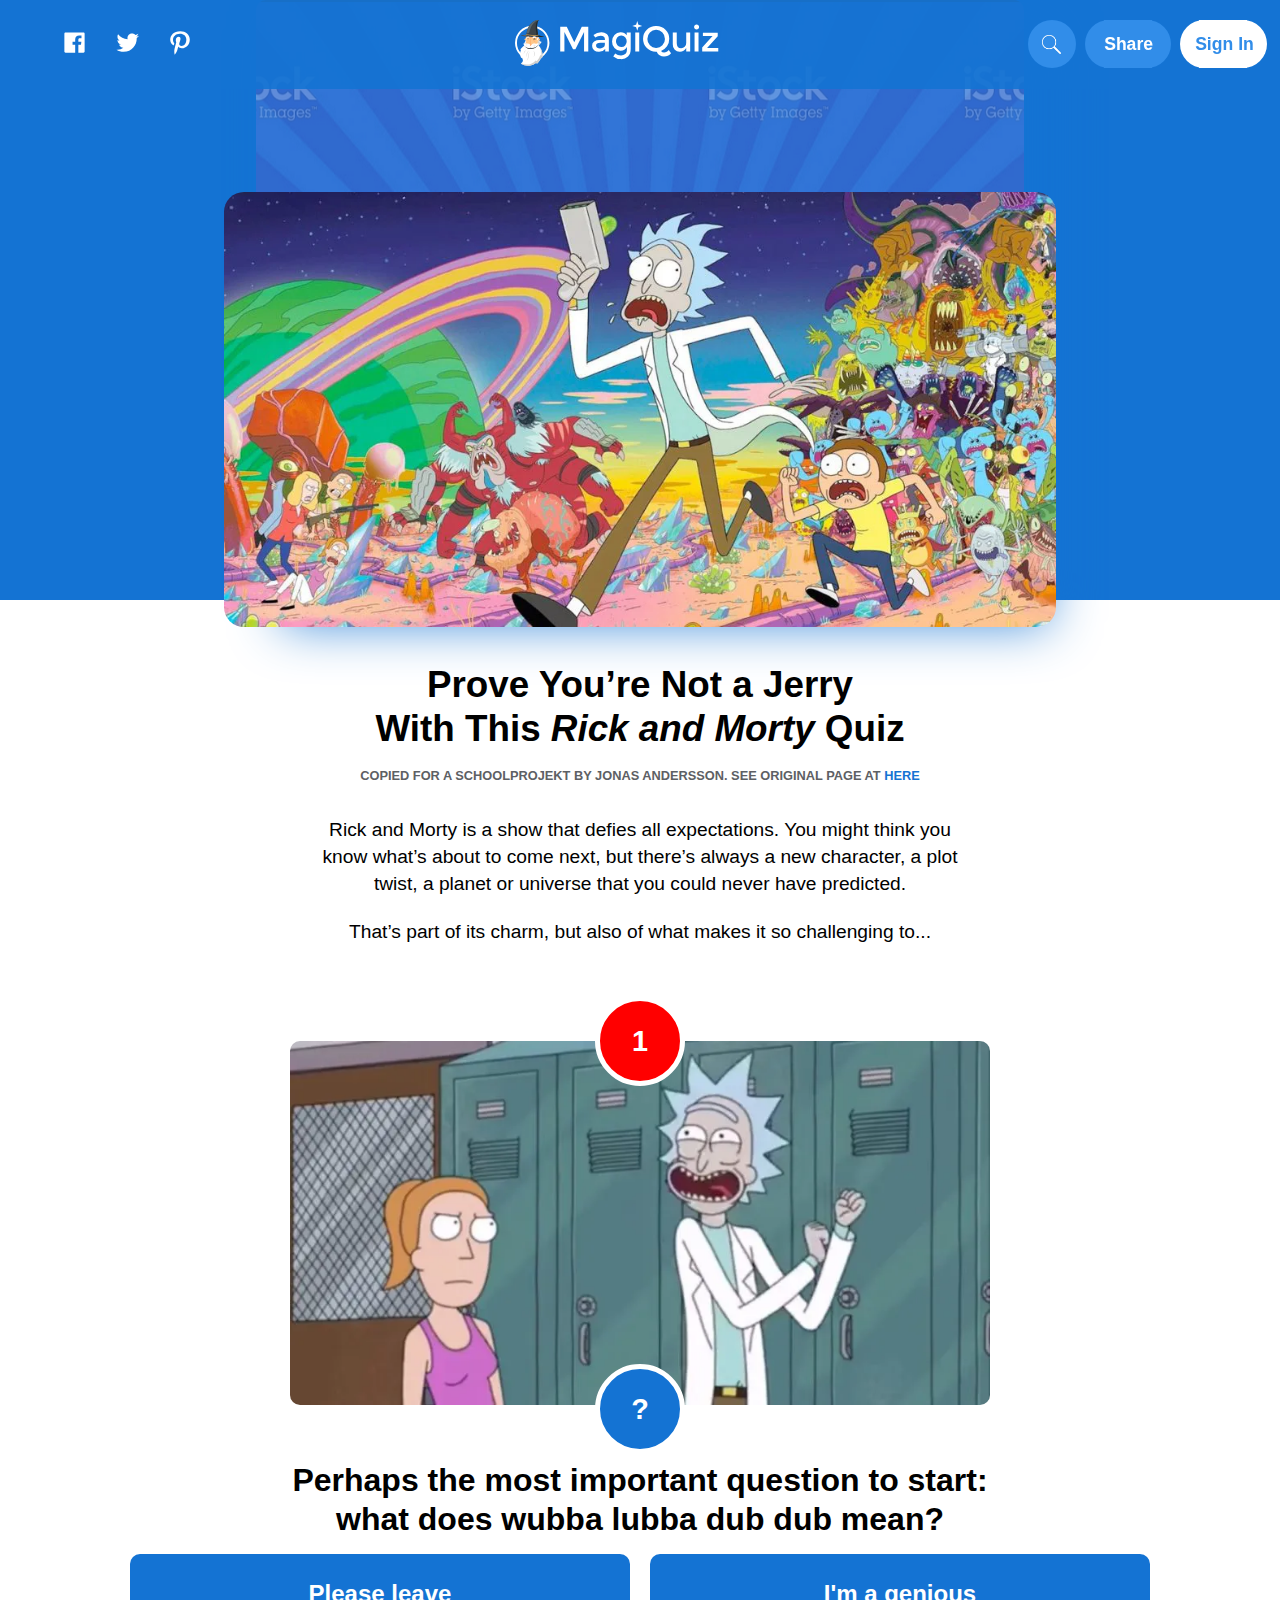
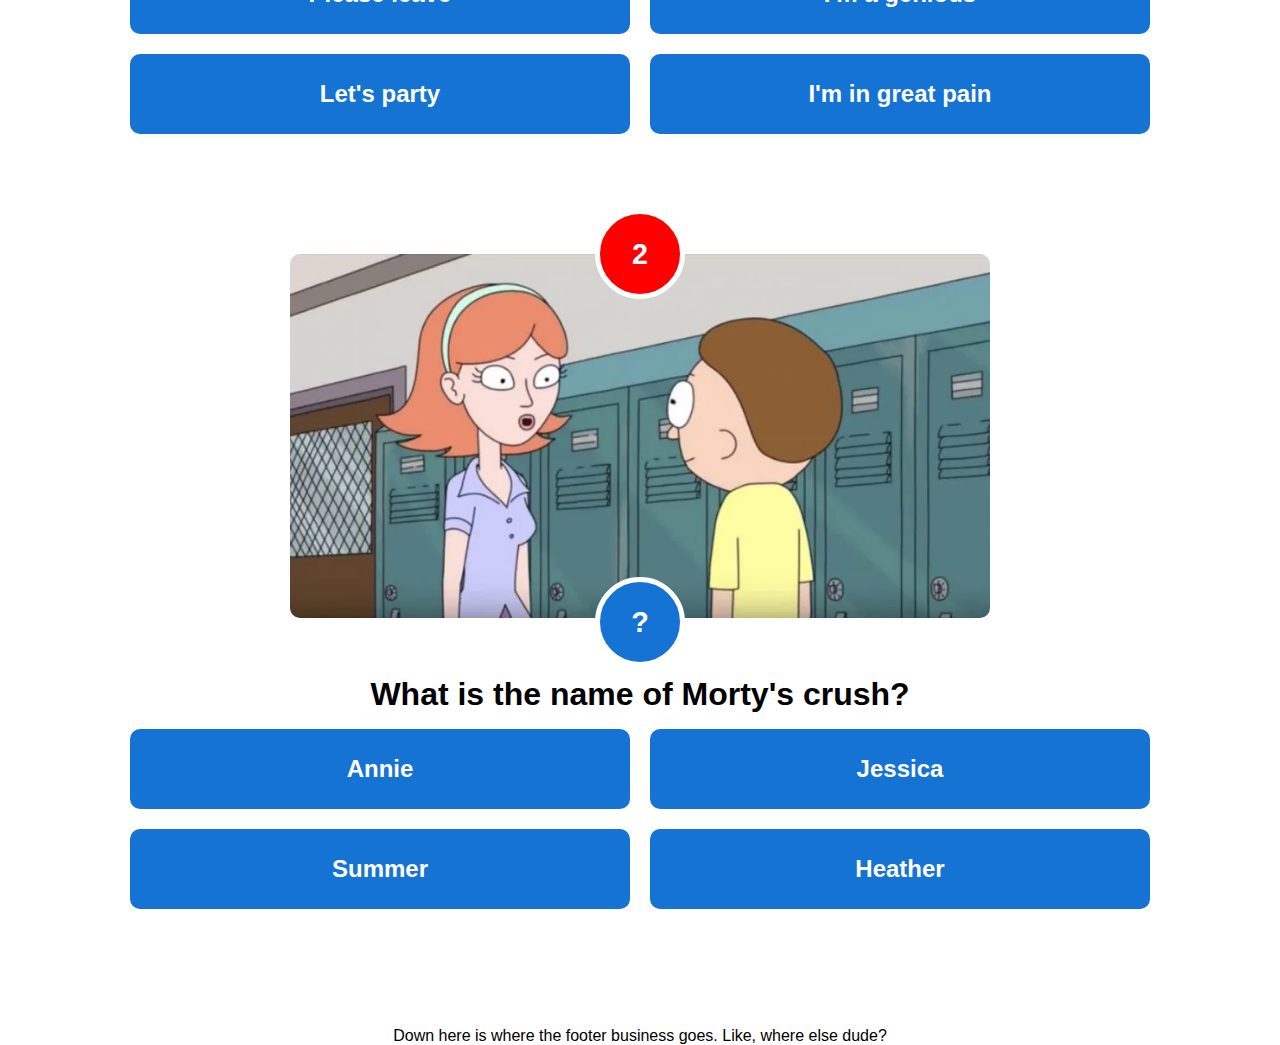
==== commit 016e08bb: "Add hover effect on intro link" ====
--- a/index.html
+++ b/index.html
@@ -56,7 +56,10 @@
         <h1>Prove You’re Not a Jerry <br> With This <em>Rick and Morty</em> Quiz</h1>
         <p class="byline">
             Copied for a schoolprojekt by Jonas Andersson. See original page at
-            <a href="https://www.magiquiz.com/quiz/rick-morty-trivia/">here</a>
+            <a class="original-link"
+               href="https://www.magiquiz.com/quiz/rick-morty-trivia/" 
+               target="_blank" 
+               rel="noopener noreferrer">here</a>
         </p>
         <article class="intro-text">
           <p>
--- a/styles.css
+++ b/styles.css
@@ -170,7 +170,12 @@
   z-index: 2;
 }
 /* ========= intro section ========== */
-.intro {
+.original-link {
+  color: rgb(20, 115, 211);
+  text-decoration: none;
+}
+.original-link:hover {
+  color: rgb(211, 20, 20);
 }
 .background-top {
   display: flex;
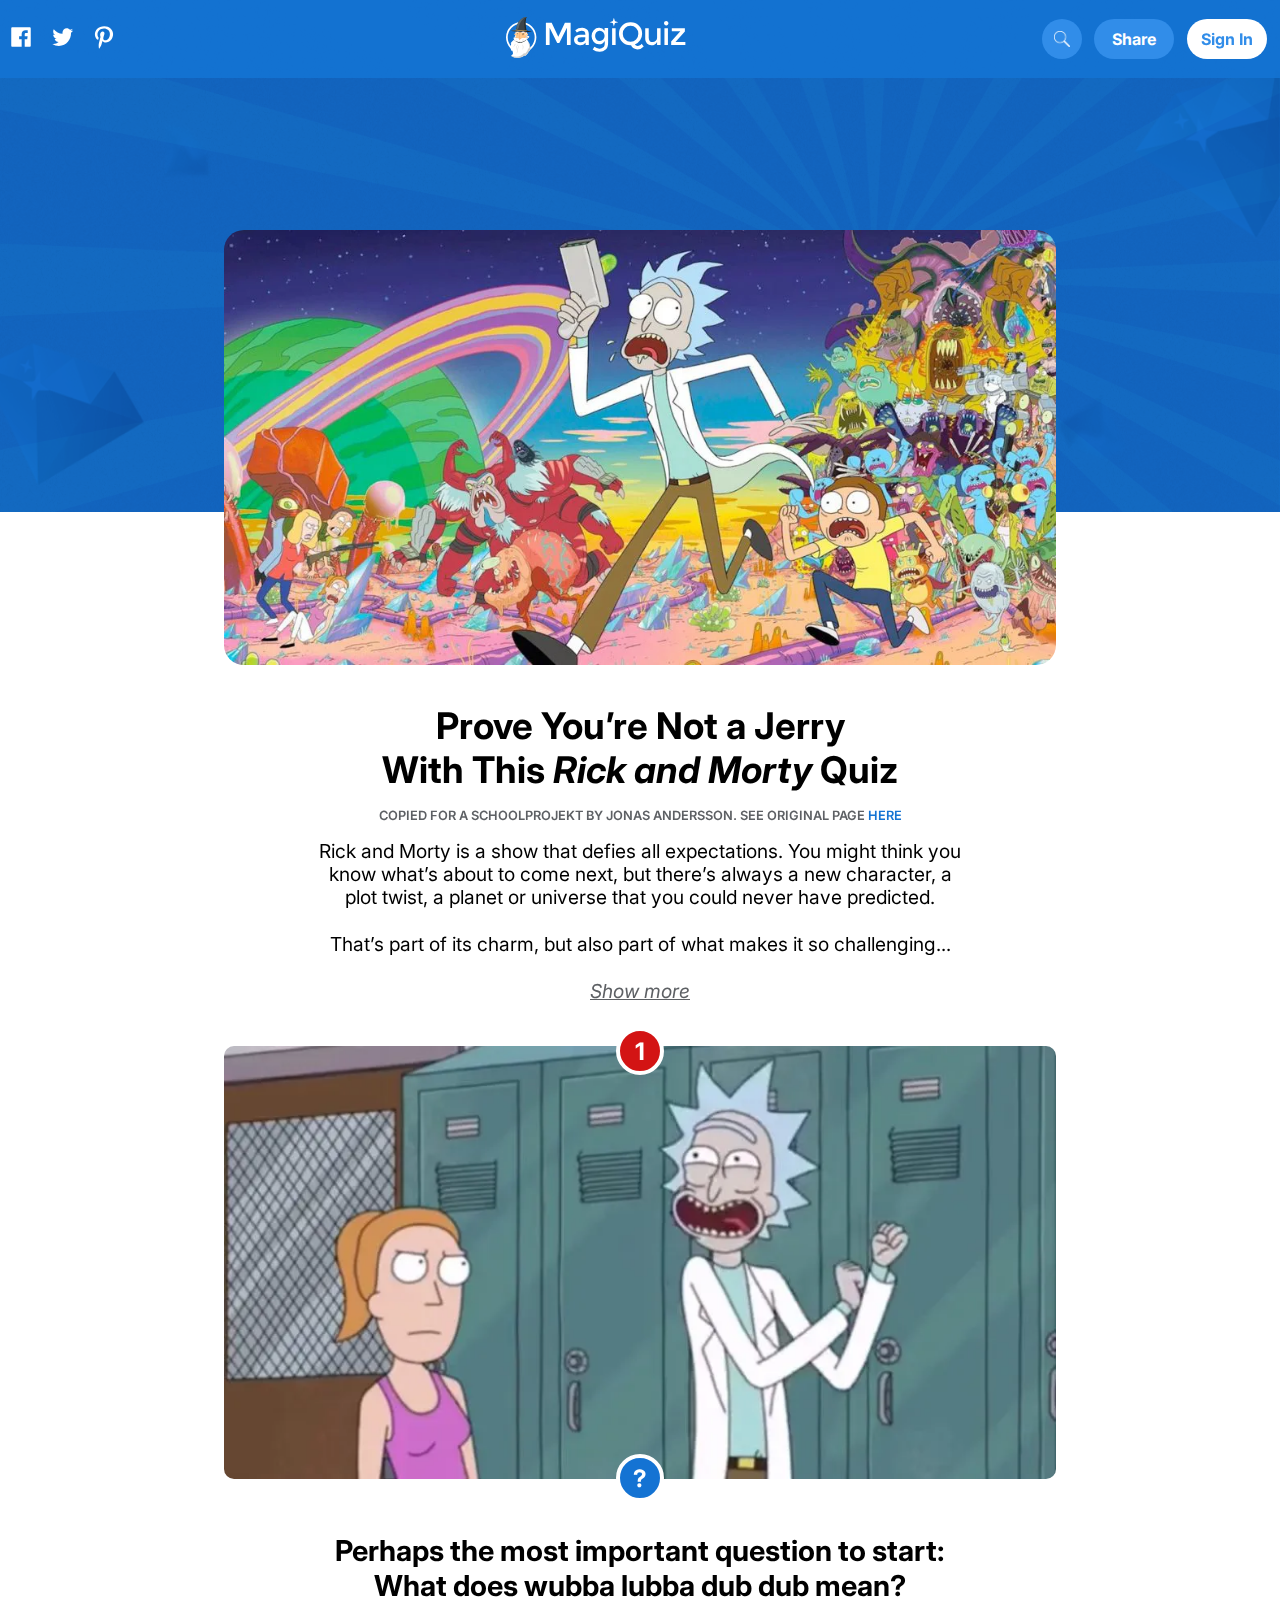
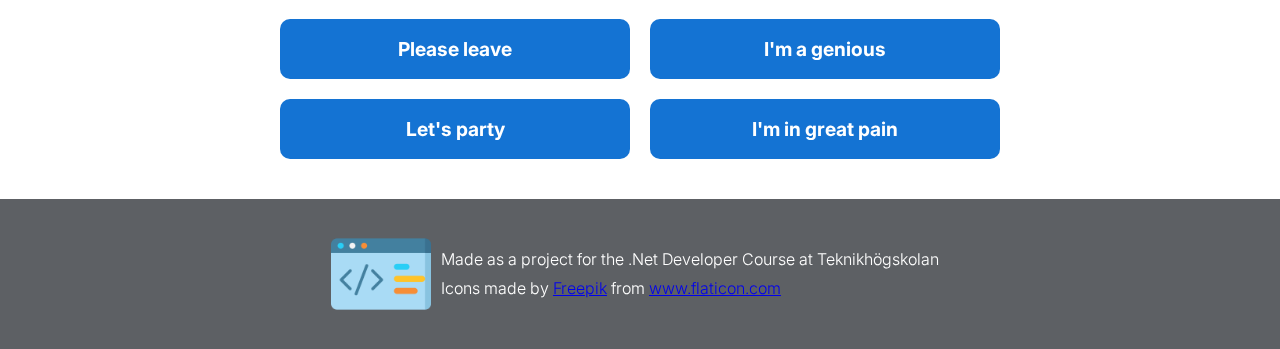
==== commit 44899f1b: "Rename index.html" ====
--- a/index.html
+++ b/index.html
@@ -3,14 +3,18 @@
   <head>
     <title>Rick&MortyQuiz</title>
     <meta charset="utf-8" />
+    <meta name="title" content="Rick&MortyQuiz" />
     <meta name="description" content="Prove your are a fan of Rick & Morty" />
-    <meta name="title" content="Rick&MortyQuiz" />
     <meta name="image" content="https://www.magiquiz.com/wp-content/uploads/2018/08/Rick-and-Morty-Trivia_LEAD-1024x535.jpg.webp"/>
     <meta name="viewport" content="width=device-width, initial-scale=1" />
     <meta property="og:title" content="Rick & Morty Quiz" />
     <meta property="og:image" content="https://www.magiquiz.com/wp-content/uploads/2018/08/Rick-and-Morty-Trivia_LEAD-1024x535.jpg.webp"/>
-    <link rel="stylesheet" href="styles.css" />
+    <link rel="stylesheet" href="quiz-styles.css" />
     <link rel="icon" href="rick_favicon.ico" />
+    <link rel="preconnect" href="https://fonts.googleapis.com">
+    <link rel="preconnect" href="https://fonts.gstatic.com" crossorigin>
+    <link href="https://fonts.googleapis.com/css2?family=Inter:wght@300;400;700&display=swap" rel="stylesheet">
+    <script src="quiz-js.js" async defer></script>
   </head>
   <body>
     <header>
@@ -21,30 +25,25 @@
         <a href="https://www.pinterest.se/" target="_blank" rel="noopener noreferrer"><img class="sm-logos"     src="quizImages/pinterest.svg" alt="facebooklogo"/></a>
       </div>
       <div class="mq-logo">
-        <a href="https://www.magiquiz.com/quiz/rick-morty-trivia/" target="_blank" rel="noopener noreferrer"><img src="quizImages/MagiQuiz-logo.svg" alt="facebooklogo"/></a>
+        <a href="https://www.magiquiz.com/quiz/rick-morty-trivia/" target="_blank" rel="noopener noreferrer"><img class="mq-logo-img" src="quizImages/MagiQuiz-logo.svg" alt="MagiQuiz logo"/></a>
       </div>
       <div class="headerbtns">
         <div class="searchContainer">
-            <input class="searchbtn" type="button">
+            <input class="searchbtn" type="button" value="">
             <img class="magGlass" src="quizImages/output-onlinepngtools.png" alt="magnifying glass">
         </div>
         <div class="shareContainer">
-            <p class="button-text share-text">Share</p>
-            <input class="sharebtn" type="button"  value="">
-            <div class="sharecircle sc1"></div>
-            <div class="sharecircle sc2"></div>
+            <input class="sharebtn" type="button"  value="Share">
         </div>
         <div class="siContainer">
-            <p class="button-text si-text">Sign In</p>
-            <input class="signInbtn" type="button" value="">
-            <div class="si-circle sic1"></div>
-            <div class="si-circle sic2"></div>
+            <input class="signInbtn" type="button" value="Sign In">
         </div>
       </div>
-    
+    </div>
     </header>
     <div class="background-top">
-        <img class="jap-sun" src="quizImages/JapSun.png" alt="">
+        <img src="quizImages/JapSun2.png" alt="" class="jap-sun">
+        <img class="diamonds" src="quizImages/Diamonds.png" alt="">
     </div>
     <main>
       <section class="intro">
@@ -55,7 +54,7 @@
         />
         <h1>Prove You’re Not a Jerry <br> With This <em>Rick and Morty</em> Quiz</h1>
         <p class="byline">
-            Copied for a schoolprojekt by Jonas Andersson. See original page at
+            Copied for a schoolprojekt by Jonas Andersson. See original page
             <a class="original-link"
                href="https://www.magiquiz.com/quiz/rick-morty-trivia/" 
                target="_blank" 
@@ -63,66 +62,57 @@
         </p>
         <article class="intro-text">
           <p>
-            Rick and Morty is a show that defies all expectations. You might
-            think you know what’s about to come next, but there’s always a new
-            character, a plot twist, a planet or universe that you could never
-            have predicted.</p>
-            <p>
-            That’s part of its charm, but also of what makes it so
-            challenging to...</p>
+            Rick and Morty is a show that defies all expectations. You might think you know what’s about to come next, but there’s
+            always a new character, a plot twist, a planet or universe that you could never have predicted.</p>
+          <p>
+            That’s part of its charm, but also part of what makes it so challenging<span id="dots">...</span><span class="moreText"> to contain in a series of facts. But if you’re a
+            true Rick and Morty fan with the brilliance of Rick and the adoration of Morty, you will have a handle on every last
+            detail of the show, whether it’s the bizarre catchphrases of Rick or the horrific failures of Jerry (please do not
+            channel Jerry on this quiz though or you will definitely fail).</span></p>
+          <p>
+            <span class="moreText">Grab your nearest Morty, head into an alternate dimension, and find some cool aliens! It’s time to do some Rick and
+            Morty trivia and only the Rickest of Ricks will be able to pass.</span></p>
+          <button onclick="showText()" id="showbtn">Show more</button>
+              <!-- inline event -->
         </article>
       </section>
-      <section class="question1">
-        <div class="numberContainer">
-            <div class="topCircle"></div>
-          <p class="questionNumber">1</p>
+      <section class="question">
+        <div class="question-imageContainer">
+          <div class="numberContainer">
+              <div class="topCircle"></div>
+            <p class="question-number">1</p>
+          </div>
+          <div class="imageContainer">
+            <img
+            id="question-image"
+              src="quizImages/question1.webp"
+              alt="Rick making a weird face"
+            />
+          </div>
+            <div class="questionmarkContainer">
+              <div class="bottomCircle"></div>
+              <p class="questionMark">?</p>
+            </div>
         </div>
-        <img
-        class="q-image"
-          src="quizImages/12-Rick-Morty-Wubba-Lubba-Dub-Dub-Trap-Remix-YouTube-810x421.jpg.webp"
-          alt="Rick making a weird face"
-        />
-        <div>
-          <div class="q-markContainer">
-            <div class="bottomCircle"></div>
-                <p class="questionMark">?</p>
-          </div>
-          
-        </div>
-        <h2>Perhaps the most important question to start: <br>what does wubba lubba dub dub mean?</h2>
-        <div class="alternatives">
-            <input class="altbtn" type="button" value="Please leave">
-            <input class="altbtn" type="button" value="I'm a genious">
-            <input class="altbtn" type="button" value="Let's party">
-            <input class="altbtn" type="button" value="I'm in great pain">
+        <h2 class="question-text">Perhaps the most important question to start: What does wubba lubba dub dub mean?</h2>
+        <div id="answersContainer">
+            <button class="altbtn" id="answer1" type="button">Please leave</button>
+            <button class="altbtn" id="answer2" type="button">I'm a genious</button>
+            <button class="altbtn" id="answer3" type="button">Let's party</button>
+            <button class="altbtn" id="answer4" type="button">I'm in great pain</button>
         </div>
       </section>
-    <section class="question2">
-        <div class="numberContainer">
-            <div class="topCircle"></div>
-            <p class="questionNumber">2</p>
-        </div>
-        <img class="q-image" 
-            src="quizImages/12-The-Best-Moments-of-Morty-and-Jessica-Rick-and-Morty-YouTube-810x421.jpg.webp"
-            alt="Rick making a weird face" />
-        <div class="q-markContainer">
-            <div class="bottomCircle"></div>
-            <p class="questionMark">?</p>
-        </div>
-        <h2>What is the name of Morty's crush?</h2>
-        <div class="alternatives">
-            <input class="altbtn" type="button" value="Annie">
-            <input class="altbtn" type="button" value="Jessica">
-            <input class="altbtn" type="button" value="Summer">
-            <input class="altbtn" type="button" value="Heather">
-        </div>
-    </section>
     </main>
     <br />
     <footer>
-      Down here is where the footer business goes. Like, where else dude?
+      <img class="footer-image" src="quizImages/code.png" alt="Stylized icon showing code symbols">
+      <div class="footer-text">
+        <p>Made as a project for the .Net Developer Course at Teknikhögskolan</p>
+      <p>Icons made by <a href="https://www.freepik.com" title="Freepik">Freepik</a> from <a href="https://www.flaticon.com/"
+        title="Flaticon">www.flaticon.com</a></p>
+        </div>
     </footer>
 
-    <script src="" async defer></script>
+    
   </body>
 </html>
--- a/quiz-styles.css
+++ b/quiz-styles.css
@@ -0,0 +1,433 @@
+/* =============== deafault css reset =============== */
+* {
+  /* ==== spacing ==== */
+  border: 0;
+  outline: 0;
+  padding: 0;
+  margin: 0;
+  /* ==== text ==== */
+  vertical-align: baseline;
+  font-weight: inherit;
+  font-family: var(--ff-all-text);
+  font-size: 100%;
+  text-align: center;
+  box-sizing: border-box;
+  /* ==== visual aid when editing layout ==== */
+  /* outline: 1px solid var(--color-links-hover); */
+}
+
+/* =============== custom properties =============== */
+
+:root {
+  --color-primary-trans: rgba(20, 115, 211, 0.9);
+  --color-primary: rgb(20, 115, 211);
+  --color-secondary: rgb(49, 141, 233);
+  --color-links-hover: rgb(211, 20, 20);
+  --color-dark: rgb(0, 0, 0);
+  --color-light: rgb(255, 255, 255);
+  --color-gray: rgb(93, 96, 100);
+
+  --ff-all-text: "Inter", sans-serif;
+}
+/* =============== elements general style =============== */
+
+h1 {
+  font-size: 2.3rem;
+  font-weight: 700;
+  color: var(--color-dark);
+  margin: 15% 0 1rem;
+  line-height: 120%;
+}
+@media (max-width: 500px) {
+  h1 {
+    font-size: 1.5rem;
+  }
+}
+h2 {
+  font-size: 1.8rem;
+  font-weight: 700;
+  color: var(--color-dark);
+  margin: 2rem 0 1rem;
+  line-height: 1.2;
+}
+@media (max-width: 700px) {
+  h2 {
+    font-size: 1.3rem;
+  }
+}
+p,
+#showbtn {
+  font-size: 1.2rem;
+  line-height: 1.2;
+  margin-bottom: 1.5rem;
+}
+@media (max-width: 700px) {
+  p,
+  #showbtn {
+    font-size: 1rem;
+    margin-bottom: 1rem;
+  }
+}
+
+/* =============== header general =============== */
+
+.headerMainContainer {
+  display: flex;
+  justify-content: space-between;
+  background-color: var(--color-primary-trans);
+  position: fixed;
+  width: 100%;
+  padding: 1rem 0;
+  z-index: 3;
+}
+@media (max-width: 700px) {
+  .headerMainContainer {
+    padding: 0.5 0;
+    justify-content: space-evenly;
+  }
+}
+/* =============== header Social media logos/links =============== */
+.sm-links {
+  display: flex;
+  justify-content: center;
+  align-items: center;
+}
+
+.sm-links .sm-logos {
+  margin: 0.5rem;
+  height: 1.6rem;
+}
+@media (max-width: 700px) {
+  .sm-links .sm-logos {
+    margin: 0.4rem;
+    height: 1rem;
+  }
+}
+
+/* =============== header MagiQuiz logo =============== */
+.mq-logo {
+  display: flex;
+  justify-content: center;
+  align-items: center;
+}
+.mq-logo-img {
+  width: 90%;
+  padding-left: 2rem;
+}
+@media (max-width: 500px) {
+  .mq-logo-img {
+    width: 80%;
+    padding: 0;
+  }
+}
+
+/* =============== header buttons general =============== */
+.headerbtns {
+  display: flex;
+  align-items: center;
+  font-family: var(--ff-all-text), sans-serif;
+  font-weight: 700;
+  font-size: 1rem;
+}
+@media (max-width: 700px) {
+  .headerbtns {
+    font-size: 0.7rem;
+  }
+}
+
+/* =============== header search button =============== */
+.searchContainer {
+  display: flex;
+  justify-content: center;
+  align-items: center;
+  position: relative;
+}
+.searchbtn {
+  background-color: var(--color-secondary);
+  border: none;
+  color: var(--color-light);
+  padding: 1rem;
+  height: 2.5rem;
+  width: 2.5rem;
+  margin: 0 0.4rem;
+  border-radius: 50%;
+}
+.magGlass {
+  height: 1rem;
+  position: absolute;
+}
+@media (max-width: 700px) {
+  .searchbtn {
+    padding: 0.5rem;
+    height: 1.5rem;
+    width: 1.5rem;
+  }
+  .magGlass {
+    height: 0.7rem;
+  }
+}
+/* =============== header share button =============== */
+.sharebtn {
+  background-color: var(--color-secondary);
+  color: var(--color-light);
+  border: none;
+  border-radius: 9999px;
+  height: 2.5rem;
+  width: 5rem;
+  margin: 0 0.4rem;
+}
+@media (max-width: 700px) {
+  .sharebtn {
+    height: 1.5rem;
+    width: 3rem;
+  }
+}
+/* =============== header sign-in button =============== */
+.signInbtn {
+  background-color: var(--color-light);
+  color: var(--color-secondary);
+  border: none;
+  border-radius: 9999px;
+  height: 2.5rem;
+  width: 5rem;
+  margin: 0 0.8rem 0 0.4rem;
+}
+@media (max-width: 700px) {
+  .signInbtn {
+    height: 1.5rem;
+    width: 3rem;
+  }
+}
+/* =============== Top background image =============== */
+.background-top {
+  display: flex;
+  width: 100%;
+  height: 40vw;
+  overflow: hidden;
+  background-color: var(--color-primary);
+  z-index: -3;
+}
+.diamonds {
+  position: absolute;
+  width: 100%;
+  opacity: 0.8;
+  height: 40vw;
+  mix-blend-mode: multiply;
+  filter: saturate(30%);
+}
+
+.jap-sun {
+  position: absolute;
+  width: 100%;
+  height: 40vw;
+  mix-blend-mode: multiply;
+  opacity: 0.1;
+}
+
+/* =============== intro section =============== */
+.introImage {
+  position: absolute;
+  top: 18vw;
+  left: 17.5%;
+  width: 65%;
+  border-radius: 20px;
+  text-align: center;
+}
+@media (max-width: 700px) {
+  .introImage {
+    width: 75;
+  }
+}
+
+.byline {
+  text-transform: uppercase;
+  font-size: 0.8rem;
+  font-weight: 600;
+  color: var(--color-gray);
+  margin-bottom: 1rem;
+}
+@media (max-width: 650px) {
+  .byline {
+    font-size: 0.6rem;
+    padding: 0 1rem;
+  }
+}
+.intro-text p {
+  width: 650px;
+  margin-left: auto;
+  margin-right: auto;
+  /* margin-top: 2rem;
+  margin-bottom: 1rem; */
+}
+@media (max-width: 650px) {
+  .intro-text p {
+    width: 100%;
+    padding: 0 1rem;
+    text-align: left;
+  }
+}
+.original-link {
+  color: var(--color-primary);
+  text-decoration: none;
+}
+.original-link:hover {
+  color: var(--color-links-hover);
+}
+
+/* =============== question number =============== */
+.question-number,
+.questionMark {
+  color: var(--color-light);
+  font-size: 1.5rem;
+  font-weight: 700;
+  padding-top: 0.9%;
+  margin-bottom: 0.5rem;
+  z-index: 3;
+}
+@media (max-width: 800px) {
+  .question-number,
+  .questionMark {
+    font-size: 1rem;
+  }
+}
+.numberContainer {
+  display: flex;
+  justify-content: center;
+}
+.topCircle {
+  background-color: var(--color-links-hover);
+  border: 4px solid var(--color-light);
+  height: 3rem;
+  width: 3rem;
+  border-radius: 50%;
+  position: absolute;
+  z-index: 2;
+}
+@media (max-width: 800px) {
+  .topCircle {
+    height: 2rem;
+    width: 2rem;
+  }
+}
+
+/* =============== question image =============== */
+#question-image {
+  border-radius: 10px;
+  width: 65%;
+  margin-top: -1.8rem;
+  margin-bottom: -1.8rem;
+}
+@media (max-width: 800px) {
+  .question-image {
+    margin-top: -1.2rem;
+    margin-bottom: -1.2rem;
+    width: 80%;
+  }
+}
+/* =============== question questionmark =============== */
+.questionmarkContainer {
+  display: flex;
+  justify-content: center;
+}
+.bottomCircle {
+  background-color: var(--color-primary);
+  border: 4px solid var(--color-light);
+  height: 3rem;
+  width: 3rem;
+  border-radius: 50%;
+  position: absolute;
+  z-index: 2;
+}
+@media (max-width: 800px) {
+  .bottomCircle {
+    height: 2rem;
+    width: 2rem;
+  }
+}
+/* =============== answer alternatives =============== */
+.question-text {
+  width: 650px;
+  text-align: center;
+  margin-left: auto;
+  margin-right: auto;
+}
+@media (max-width: 700px) {
+  .question-text {
+    width: 90%;
+  }
+}
+#answersContainer {
+  display: grid;
+  grid-template-columns: 1fr 1fr;
+  grid-gap: 20px;
+  width: 100%;
+  margin-left: auto;
+  margin-right: auto;
+  margin-bottom: 20px;
+}
+#answer1,
+#answer3 {
+  justify-self: end;
+}
+@media (max-width: 700px) {
+  #answersContainer {
+    display: flex;
+    flex-direction: row;
+    flex-wrap: wrap;
+    justify-content: center;
+    margin-left: 0;
+    margin-right: 0;
+  }
+}
+.altbtn {
+  background-color: var(--color-primary);
+  color: var(--color-light);
+  width: 350px;
+  height: 60px;
+  font-weight: 700;
+  font-size: 1.2rem;
+  border-radius: 10px;
+}
+.altbtn:hover {
+  background-color: var(--color-secondary);
+}
+
+/* =============== footer =============== */
+footer {
+  display: flex;
+  justify-content: center;
+  align-items: center;
+  width: 100%;
+  height: 150px;
+  background-color: var(--color-gray);
+}
+.footer-text > p {
+  color: var(--color-light);
+  text-align: left;
+  font-size: 1rem;
+  font-weight: 300;
+  margin: 10px;
+}
+@media (max-width: 600px) {
+  .footer-text > p {
+    font-size: 0.7rem;
+  }
+}
+.footer-image {
+  width: 100px;
+}
+@media (max-width: 600px) {
+  .footer-image {
+    margin: 10px;
+  }
+}
+/* =============== linked to js =============== */
+.moreText {
+  display: none;
+}
+#showbtn {
+  font-style: italic;
+  text-decoration: underline;
+  color: var(--color-gray);
+  background-color: var(--color-light);
+}
